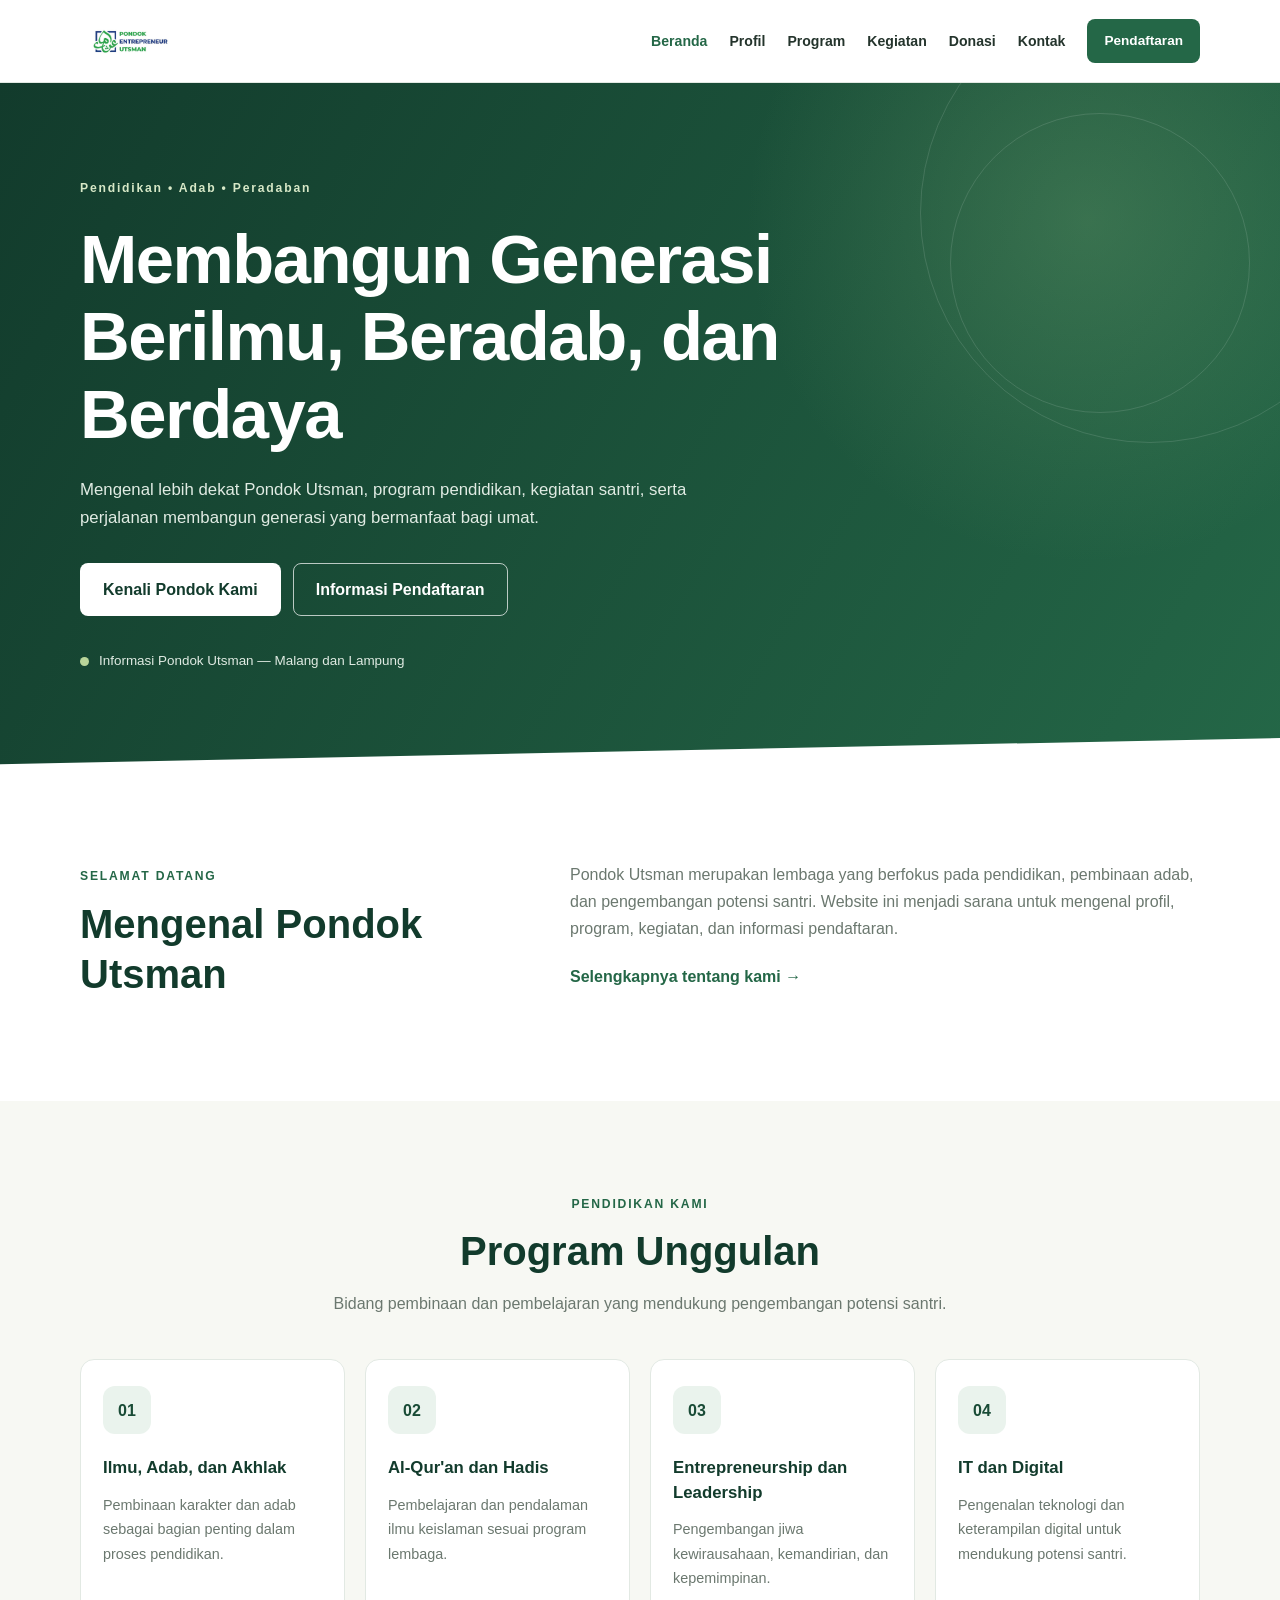
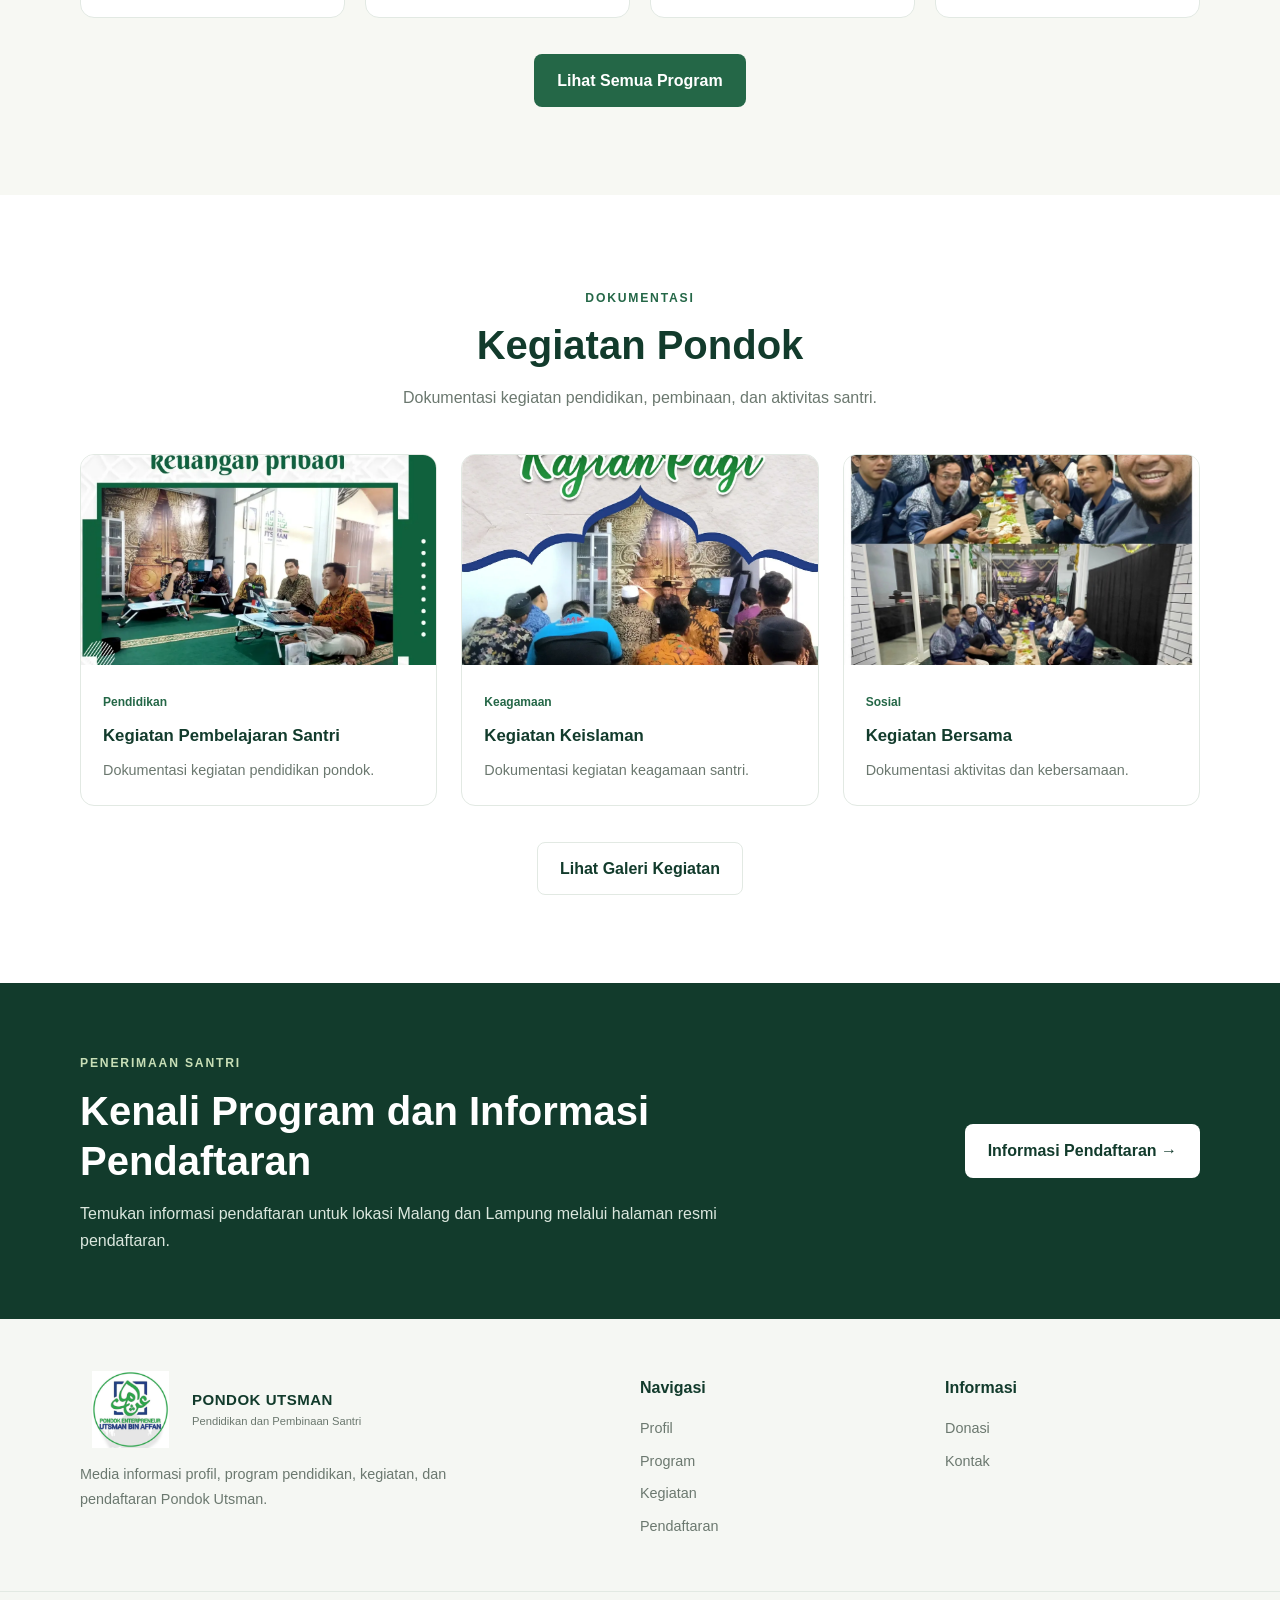
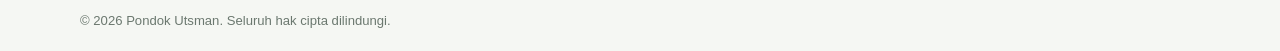
==== index.html @ b0b1ac0d "first commit" ====
<!DOCTYPE html>
<html lang="id">
<head>
    <meta charset="UTF-8">
    <meta name="viewport" content="width=device-width, initial-scale=1.0">
    <meta name="description" content="Informasi profil, program pendidikan, dan pendaftaran Pondok Utsman.">
    <title>Pondok Utsman | Pendidikan dan Pembinaan Santri</title>
    <link rel="stylesheet" href="css/style.css">
    <script src="js/script.js" defer></script>
</head>
<body>

    <!-- NAVBAR -->
    <header class="header">
        <nav class="navbar container">
            <a href="index.html" class="brand">
                <span class="brand-icon"><img src="images/Logo_utsman.png" alt="logo pondok utsman"></span>
            </a>

            <button class="menu-toggle" id="menuToggle"
                    aria-label="Buka menu navigasi"
                    aria-expanded="false"
                    aria-controls="navMenu">
                <span></span>
                <span></span>
                <span></span>
            </button>

            <ul class="nav-menu" id="navMenu">
                <li><a class="active" href="index.html">Beranda</a></li>
                <li><a href="pages/profil.html">Profil</a></li>
                <li><a href="pages/program.html">Program</a></li>
                <li><a href="pages/kegiatan.html">Kegiatan</a></li>
                <li><a href="pages/donasi.html">Donasi</a></li>
                <li><a href="pages/kontak.html">Kontak</a></li>
                <li>
                    <a class="btn btn-primary nav-cta"
                       href="pages/pendaftaran.html">
                        Pendaftaran
                    </a>
                </li>
            </ul>
        </nav>
    </header>

    <main>
        <!-- HERO SECTION -->
        <section class="hero">
            <div class="hero-decoration decoration-one"></div>
            <div class="hero-decoration decoration-two"></div>

            <div class="container hero-content">
                <span class="eyebrow">Pendidikan • Adab • Peradaban</span>

                <h1>Membangun Generasi Berilmu, Beradab, dan Berdaya</h1>

                <p>
                    Mengenal lebih dekat Pondok Utsman, program pendidikan,
                    kegiatan santri, serta perjalanan membangun generasi
                    yang bermanfaat bagi umat.
                </p>

                <div class="hero-actions">
                    <a href="pages/profil.html" class="btn btn-light">
                        Kenali Pondok Kami
                    </a>
                    <a href="pages/pendaftaran.html" class="btn btn-outline">
                        Informasi Pendaftaran
                    </a>
                </div>

                <div class="hero-note">
                    <span class="note-dot"></span>
                    Informasi Pondok Utsman — Malang dan Lampung
                </div>
            </div>

            <div class="hero-bottom-shape"></div>
        </section>

        <!-- INTRODUCTION -->
        <section class="section intro-section">
            <div class="container intro-grid">
                <div>
                    <span class="section-label">SELAMAT DATANG</span>
                    <h2>Mengenal Pondok Utsman</h2>
                </div>

                <div class="intro-text">
                    <p>
                        Pondok Utsman merupakan lembaga yang berfokus pada
                        pendidikan, pembinaan adab, dan pengembangan potensi
                        santri. Website ini menjadi sarana untuk mengenal
                        profil, program, kegiatan, dan informasi pendaftaran.
                    </p>
                    <a href="pages/profil.html" class="text-link">
                        Selengkapnya tentang kami →
                    </a>
                </div>
            </div>
        </section>

        <!-- PROGRAM -->
        <section class="section program-section">
            <div class="container">
                <div class="section-heading">
                    <span class="section-label">PENDIDIKAN KAMI</span>
                    <h2>Program Unggulan</h2>
                    <p>
                        Bidang pembinaan dan pembelajaran yang mendukung
                        pengembangan potensi santri.
                    </p>
                </div>

                <div class="program-grid">
                    <article class="program-card">
                        <div class="program-icon">01</div>
                        <h3>Ilmu, Adab, dan Akhlak</h3>
                        <p>
                            Pembinaan karakter dan adab sebagai bagian
                            penting dalam proses pendidikan.
                        </p>
                    </article>

                    <article class="program-card">
                        <div class="program-icon">02</div>
                        <h3>Al-Qur'an dan Hadis</h3>
                        <p>
                            Pembelajaran dan pendalaman ilmu keislaman
                            sesuai program lembaga.
                        </p>
                    </article>

                    <article class="program-card">
                        <div class="program-icon">03</div>
                        <h3>Entrepreneurship dan Leadership</h3>
                        <p>
                            Pengembangan jiwa kewirausahaan, kemandirian,
                            dan kepemimpinan.
                        </p>
                    </article>

                    <article class="program-card">
                        <div class="program-icon">04</div>
                        <h3>IT dan Digital</h3>
                        <p>
                            Pengenalan teknologi dan keterampilan digital
                            untuk mendukung potensi santri.
                        </p>
                    </article>
                </div>

                <div class="center-action">
                    <a href="pages/program.html" class="btn btn-primary">
                        Lihat Semua Program
                    </a>
                </div>
            </div>
        </section>

        <!-- ACTIVITIES -->
        <section class="section activities-section">
            <div class="container">
                <div class="section-heading">
                    <span class="section-label">DOKUMENTASI</span>
                    <h2>Kegiatan Pondok</h2>
                    <p>
                        Dokumentasi kegiatan pendidikan, pembinaan,
                        dan aktivitas santri.
                    </p>
                </div>

                <div class="activity-grid">
                    <article class="activity-card">
                        <div class="activity-image">
                            <img src="images/materi pengolahan keuangan dan data yang di bimbing oleh Mas D.jpg" alt="Foto kegiatan 01">
                        </div>
                        <div class="activity-info">
                            <span class="activity-category">Pendidikan</span>
                            <h3>Kegiatan Pembelajaran Santri</h3>
                            <p>Dokumentasi kegiatan pendidikan pondok.</p>
                        </div>
                    </article>

                    <article class="activity-card">
                        <div class="activity-image">
                            <img src="images/kajianpagi.jpg" alt="Foto kegiatan 02">
                        </div>
                        <div class="activity-info">
                            <span class="activity-category">Keagamaan</span>
                            <h3>Kegiatan Keislaman</h3>
                            <p>Dokumentasi kegiatan keagamaan santri.</p>
                        </div>
                    </article>

                    <article class="activity-card">
                        <div class="activity-image">
                            <img src="images/bukabersama2.jpg" alt="Foto kegiatan 03">
                        </div>
                        <div class="activity-info">
                            <span class="activity-category">Sosial</span>
                            <h3>Kegiatan Bersama</h3>
                            <p>Dokumentasi aktivitas dan kebersamaan.</p>
                        </div>
                    </article>
                </div>

                <div class="center-action">
                    <a href="pages/kegiatan.html" class="btn btn-secondary">
                        Lihat Galeri Kegiatan
                    </a>
                </div>
            </div>
        </section>

        <!-- REGISTRATION CTA -->
        <section class="registration-section">
            <div class="container registration-content">
                <div>
                    <span class="section-label">PENERIMAAN SANTRI</span>
                    <h2>Kenali Program dan Informasi Pendaftaran</h2>
                    <p>
                        Temukan informasi pendaftaran untuk lokasi Malang
                        dan Lampung melalui halaman resmi pendaftaran.
                    </p>
                </div>
                <a href="pages/pendaftaran.html" class="btn btn-light">
                    Informasi Pendaftaran →
                </a>
            </div>
        </section>
    </main>

    <!-- FOOTER -->
    <footer class="footer">
        <div class="container footer-grid">
            <div>
                <a href="index.html" class="brand footer-brand">
                    <span class="brand-icon"><img src="images/images.jpg" alt="Logo_pondok-utsman"></span>
                    <span>
                        <strong>PONDOK UTSMAN</strong>
                        <small>Pendidikan dan Pembinaan Santri</small>
                    </span>
                </a>
                <p class="footer-description">
                    Media informasi profil, program pendidikan,
                    kegiatan, dan pendaftaran Pondok Utsman.
                </p>
            </div>

            <div>
                <h3>Navigasi</h3>
                <a href="pages/profil.html">Profil</a>
                <a href="pages/program.html">Program</a>
                <a href="pages/kegiatan.html">Kegiatan</a>
                <a href="pages/pendaftaran.html">Pendaftaran</a>
            </div>

            <div>
                <h3>Informasi</h3>
                <a href="pages/donasi.html">Donasi</a>
                <a href="pages/kontak.html">Kontak</a>
            </div>
        </div>

        <div class="footer-bottom">
            <div class="container">
                <p>
                    &copy; <span id="currentYear"></span> Pondok Utsman.
                    Seluruh hak cipta dilindungi.
                </p>
            </div>
        </div>
    </footer>

</body>
</html>
---- css/style.css ----
/* =========================
   1. GLOBAL
========================= */
:root {
    --green-900: #123b2c;
    --green-800: #194b36;
    --green-700: #246747;
    --green-100: #eaf3ed;
    --cream: #f7f8f3;
    --white: #ffffff;
    --text: #24342c;
    --muted: #6b786f;
    --border: #e2e9e3;
    --shadow: 0 12px 35px rgba(18, 59, 44, 0.08);
}

* {
    margin: 0;
    padding: 0;
    box-sizing: border-box;
}

html {
    scroll-behavior: smooth;
}

body {
    font-family: Arial, Helvetica, sans-serif;
    color: var(--text);
    line-height: 1.7;
    background: var(--white);
}

a {
    color: inherit;
    text-decoration: none;
}

button,
a {
    -webkit-tap-highlight-color: transparent;
}

.container {
    width: min(1120px, calc(100% - 40px));
    margin-inline: auto;
}

.section {
    padding: 88px 0;
}

.section-label,
.eyebrow {
    display: inline-block;
    font-size: 0.76rem;
    font-weight: 700;
    letter-spacing: 1.8px;
}

.section-label {
    color: var(--green-700);
    margin-bottom: 12px;
}

.section-heading {
    max-width: 650px;
    margin: 0 auto 42px;
    text-align: center;
}

.section-heading h2,
.intro-grid h2 {
    color: var(--green-900);
    font-size: clamp(1.8rem, 4vw, 2.5rem);
    line-height: 1.25;
    margin-bottom: 14px;
}

.section-heading p,
.intro-text p {
    color: var(--muted);
}

.btn {
    display: inline-flex;
    align-items: center;
    justify-content: center;
    gap: 8px;
    min-height: 48px;
    padding: 12px 22px;
    border: 1px solid transparent;
    border-radius: 8px;
    font: inherit;
    font-weight: 700;
    cursor: pointer;
    transition: 0.2s ease;
}

.btn:hover {
    transform: translateY(-2px);
}

.btn-primary {
    background: var(--green-700);
    color: var(--white);
}

.btn-primary:hover {
    background: var(--green-900);
}

.btn-secondary {
    background: var(--white);
    color: var(--green-900);
    border-color: var(--border);
}

.btn-light {
    background: var(--white);
    color: var(--green-900);
}

.btn-outline {
    border-color: rgba(255, 255, 255, 0.7);
    color: var(--white);
    background: transparent;
}

.center-action {
    text-align: center;
    margin-top: 36px;
}

/* =========================
   2. NAVBAR
========================= */
.header {
    position: sticky;
    top: 0;
    z-index: 100;
    background: var(--white);
    border-bottom: 1px solid var(--border);
}

.navbar {
    min-height: 82px;
    display: flex;
    align-items: center;
    justify-content: space-between;
    gap: 24px;
}

.brand {
    display: inline-flex;
    align-items: center;
    gap: 12px;
    flex-shrink: 0;
}

.brand-icon {
    width: 100px;
    height: 70px;
    flex-shrink: 0;
    display: flex;
    align-items: center;
    justify-content: center;
}

.brand-icon img {
    width: 200%;
    height: 110%;
    object-fit: contain;
    display: block;
}

.brand strong,
.brand small {
    display: block;
}

.brand strong {
    font-size: 0.94rem;
    color: var(--green-900);
    letter-spacing: 0.5px;
}

.brand small {
    font-size: 0.7rem;
    color: var(--muted);
}

.nav-menu {
    display: flex;
    align-items: center;
    gap: 22px;
    list-style: none;
}

.nav-menu > li > a:not(.btn) {
    font-size: 0.88rem;
    font-weight: 600;
    color: var(--text);
}

.nav-menu > li > a.active,
.nav-menu > li > a:not(.btn):hover {
    color: var(--green-700);
}

.nav-cta {
    min-height: 42px;
    padding: 9px 16px;
    font-size: 0.85rem;
}

.menu-toggle {
    display: none;
    width: 44px;
    height: 44px;
    padding: 10px;
    background: var(--white);
    border: 1px solid var(--border);
    border-radius: 8px;
    cursor: pointer;
}

.menu-toggle span {
    display: block;
    height: 2px;
    background: var(--green-900);
    margin: 5px 0;
}

/* =========================
   3. HERO
========================= */
.hero {
    position: relative;
    overflow: hidden;
    min-height: 550px;
    display: flex;
    align-items: center;
    background:
        radial-gradient(
            circle at 85% 20%,
            rgba(120, 170, 117, 0.3),
            transparent 28%
        ),
        linear-gradient(120deg, #123b2c, #246747);
    color: var(--white);
}

.hero-content {
    position: relative;
    z-index: 2;
    padding-top: 90px;
    padding-bottom: 100px;
}

.eyebrow {
    color: #d7e8c7;
    margin-bottom: 22px;
}

.hero h1 {
    max-width: 760px;
    font-size: clamp(2.4rem, 5.5vw, 4.3rem);
    line-height: 1.13;
    letter-spacing: -1.5px;
    margin-bottom: 22px;
}

.hero-content > p {
    max-width: 620px;
    color: #e0ebe3;
    font-size: 1.05rem;
}

.hero-actions {
    display: flex;
    flex-wrap: wrap;
    gap: 12px;
    margin-top: 30px;
}

.hero-note {
    display: flex;
    align-items: center;
    gap: 10px;
    margin-top: 34px;
    font-size: 0.84rem;
    color: #e0ebe3;
}

.note-dot {
    width: 9px;
    height: 9px;
    background: #b9d59a;
    border-radius: 50%;
}

.hero-decoration {
    position: absolute;
    border: 1px solid rgba(255, 255, 255, 0.12);
    border-radius: 50%;
    pointer-events: none;
}

.decoration-one {
    width: 460px;
    height: 460px;
    right: -100px;
    top: -100px;
}

.decoration-two {
    width: 300px;
    height: 300px;
    right: 30px;
    top: 30px;
}

.hero-bottom-shape {
    position: absolute;
    width: 100%;
    height: 35px;
    bottom: 0;
    background: var(--white);
    clip-path: polygon(0 100%, 100% 100%, 100% 0, 0 75%);
}

/* =========================
   4. INTRODUCTION
========================= */
.intro-grid {
    display: grid;
    grid-template-columns: 0.8fr 1.2fr;
    gap: 70px;
    align-items: start;
}

.intro-grid h2 {
    max-width: 380px;
}

.intro-text p {
    margin-bottom: 20px;
}

.text-link {
    color: var(--green-700);
    font-weight: 700;
}

.text-link:hover {
    text-decoration: underline;
}

/* =========================
   5. PROGRAM
========================= */
.program-section {
    background: var(--cream);
}

.program-grid {
    display: grid;
    grid-template-columns: repeat(4, minmax(0, 1fr));
    gap: 20px;
}

.program-card {
    padding: 26px 22px;
    background: var(--white);
    border: 1px solid var(--border);
    border-radius: 14px;
    transition: transform 0.2s, box-shadow 0.2s;
}

.program-card:hover {
    transform: translateY(-5px);
    box-shadow: var(--shadow);
}

.program-icon {
    display: grid;
    place-items: center;
    width: 48px;
    height: 48px;
    margin-bottom: 22px;
    border-radius: 12px;
    background: var(--green-100);
    color: var(--green-800);
    font-weight: 800;
}

.program-card h3 {
    color: var(--green-900);
    font-size: 1.05rem;
    line-height: 1.45;
    margin-bottom: 12px;
}

.program-card p {
    font-size: 0.9rem;
    color: var(--muted);
}

/* =========================
   6. ACTIVITIES
========================= */
.activity-grid {
    display: grid;
    grid-template-columns: repeat(3, minmax(0, 1fr));
    gap: 24px;
}

.activity-card {
    overflow: hidden;
    border: 1px solid var(--border);
    border-radius: 14px;
    background: var(--white);
}


.activity-image img {
    width: 100%;
    height: 210px;
    object-fit: cover;
    display: block;
}


.activity-placeholder {
    min-height: 210px;
    display: grid;
    place-items: center;
    background:
        linear-gradient(135deg, #e4eee5, #cbded0);
    color: var(--green-800);
    font-size: 0.85rem;
    font-weight: 700;
}

.activity-info {
    padding: 22px;
}

.activity-category {
    font-size: 0.75rem;
    font-weight: 700;
    color: var(--green-700);
}

.activity-info h3 {
    margin: 8px 0;
    color: var(--green-900);
    font-size: 1.05rem;
}

.activity-info p {
    color: var(--muted);
    font-size: 0.9rem;
}

/* =========================
   7. REGISTRATION CTA
========================= */
.registration-section {
    padding: 65px 0;
    background: var(--green-900);
    color: var(--white);
}

.registration-content {
    display: flex;
    justify-content: space-between;
    align-items: center;
    gap: 35px;
}

.registration-content > div {
    max-width: 650px;
}

.registration-content .section-label {
    color: #c8dfb7;
}

.registration-content h2 {
    font-size: clamp(1.8rem, 4vw, 2.5rem);
    line-height: 1.25;
    margin-bottom: 14px;
}

.registration-content p {
    color: #dbe7de;
}

/* =========================
   8. FOOTER
========================= */
.footer {
    background: #f5f7f3;
    padding-top: 55px;
}

.footer-grid {
    display: grid;
    grid-template-columns: 2fr 1fr 1fr;
    gap: 50px;
    padding-bottom: 45px;
}

.footer-brand {
    margin-bottom: 18px;
}

.footer-description {
    max-width: 380px;
    color: var(--muted);
    font-size: 0.9rem;
}

.footer-grid h3 {
    color: var(--green-900);
    font-size: 1rem;
    margin-bottom: 15px;
}

.footer-grid > div > a:not(.brand) {
    display: block;
    width: fit-content;
    margin: 8px 0;
    color: var(--muted);
    font-size: 0.9rem;
}

.footer-grid > div > a:not(.brand):hover {
    color: var(--green-700);
}

.footer-bottom {
    border-top: 1px solid var(--border);
    padding: 18px 0;
}

.footer-bottom p {
    color: var(--muted);
    font-size: 0.82rem;
}

/* =========================
   9. RESPONSIVE
========================= */
@media (max-width: 1000px) {
    .menu-toggle {
        display: block;
    }

    .nav-menu {
        display: none;
        position: absolute;
        top: 82px;
        left: 0;
        right: 0;
        padding: 22px 24px;
        flex-direction: column;
        align-items: stretch;
        gap: 18px;
        background: var(--white);
        border-bottom: 1px solid var(--border);
        box-shadow: var(--shadow);
    }

    .nav-menu.is-open {
        display: flex;
    }

    .nav-menu > li > a:not(.btn) {
        display: block;
        padding: 4px 0;
    }

    .nav-cta {
        width: 100%;
    }

    .program-grid {
        grid-template-columns: repeat(2, minmax(0, 1fr));
    }

    .intro-grid {
        gap: 35px;
    }
}

@media (max-width: 650px) {
    .container {
        width: min(100% - 32px, 1120px);
    }

    .section {
        padding: 62px 0;
    }

    .brand strong {
        font-size: 0.82rem;
    }

    .brand small {
        font-size: 0.65rem;
    }

    .brand-icon {
        width: 40px;
        height: 40px;
    }

    .hero {
        min-height: auto;
    }

    .hero-content {
        padding-top: 75px;
        padding-bottom: 80px;
    }

    .hero h1 {
        font-size: clamp(2.25rem, 10vw, 3.2rem);
        letter-spacing: -0.8px;
    }

    .hero-content > p {
        font-size: 0.96rem;
    }

    .hero-actions {
        flex-direction: column;
        align-items: stretch;
    }

    .hero-actions .btn {
        width: 100%;
    }

    .intro-grid {
        grid-template-columns: 1fr;
        gap: 12px;
    }

    .program-grid,
    .activity-grid {
        grid-template-columns: 1fr;
    }

    .activity-placeholder {
        min-height: 190px;
    }

    .registration-content {
        align-items: stretch;
        flex-direction: column;
    }

    .registration-content .btn {
        width: 100%;
    }

    .footer-grid {
        grid-template-columns: 1fr;
        gap: 28px;
    }

    .decoration-one {
        right: -300px;
    }

    .decoration-two {
        right: -200px;
    }
}

@media (prefers-reduced-motion: reduce) {
    *,
    *::before,
    *::after {
        scroll-behavior: auto !important;
        transition-duration: 0.01ms !important;
    }
}
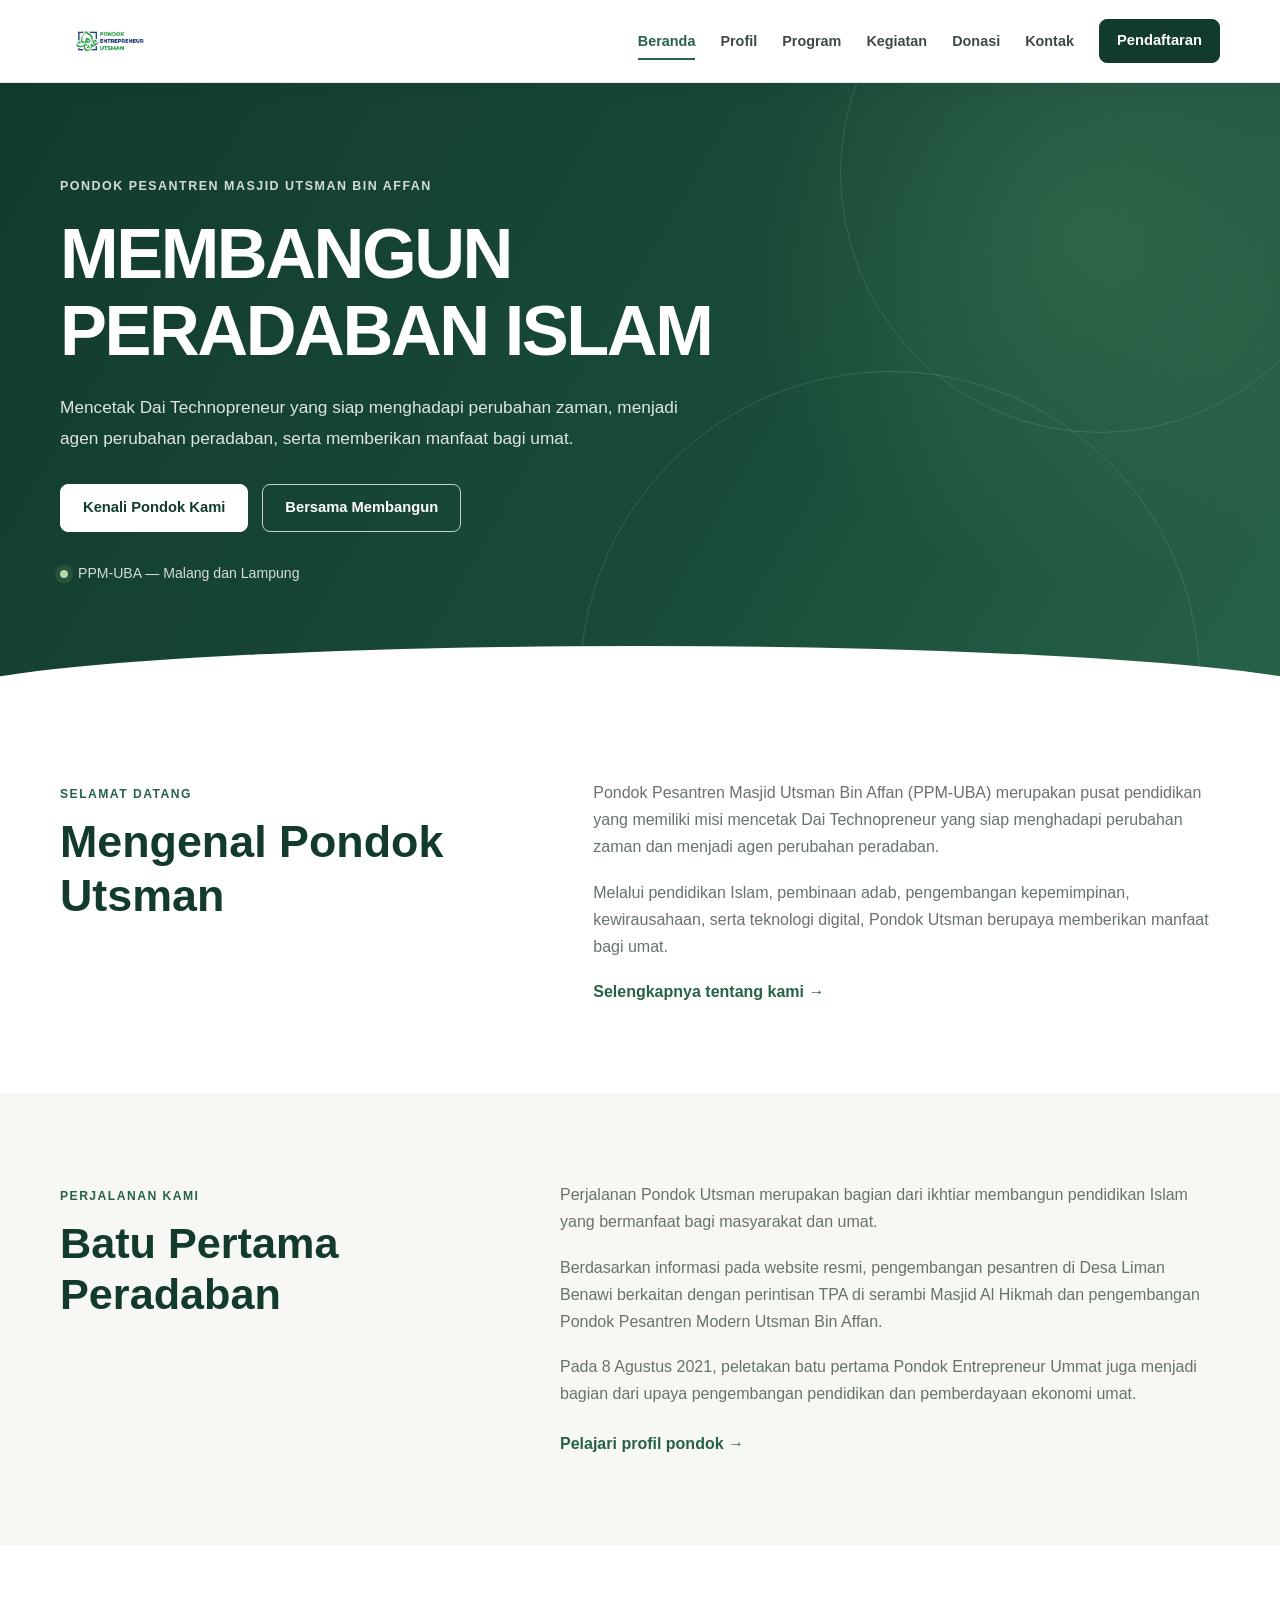
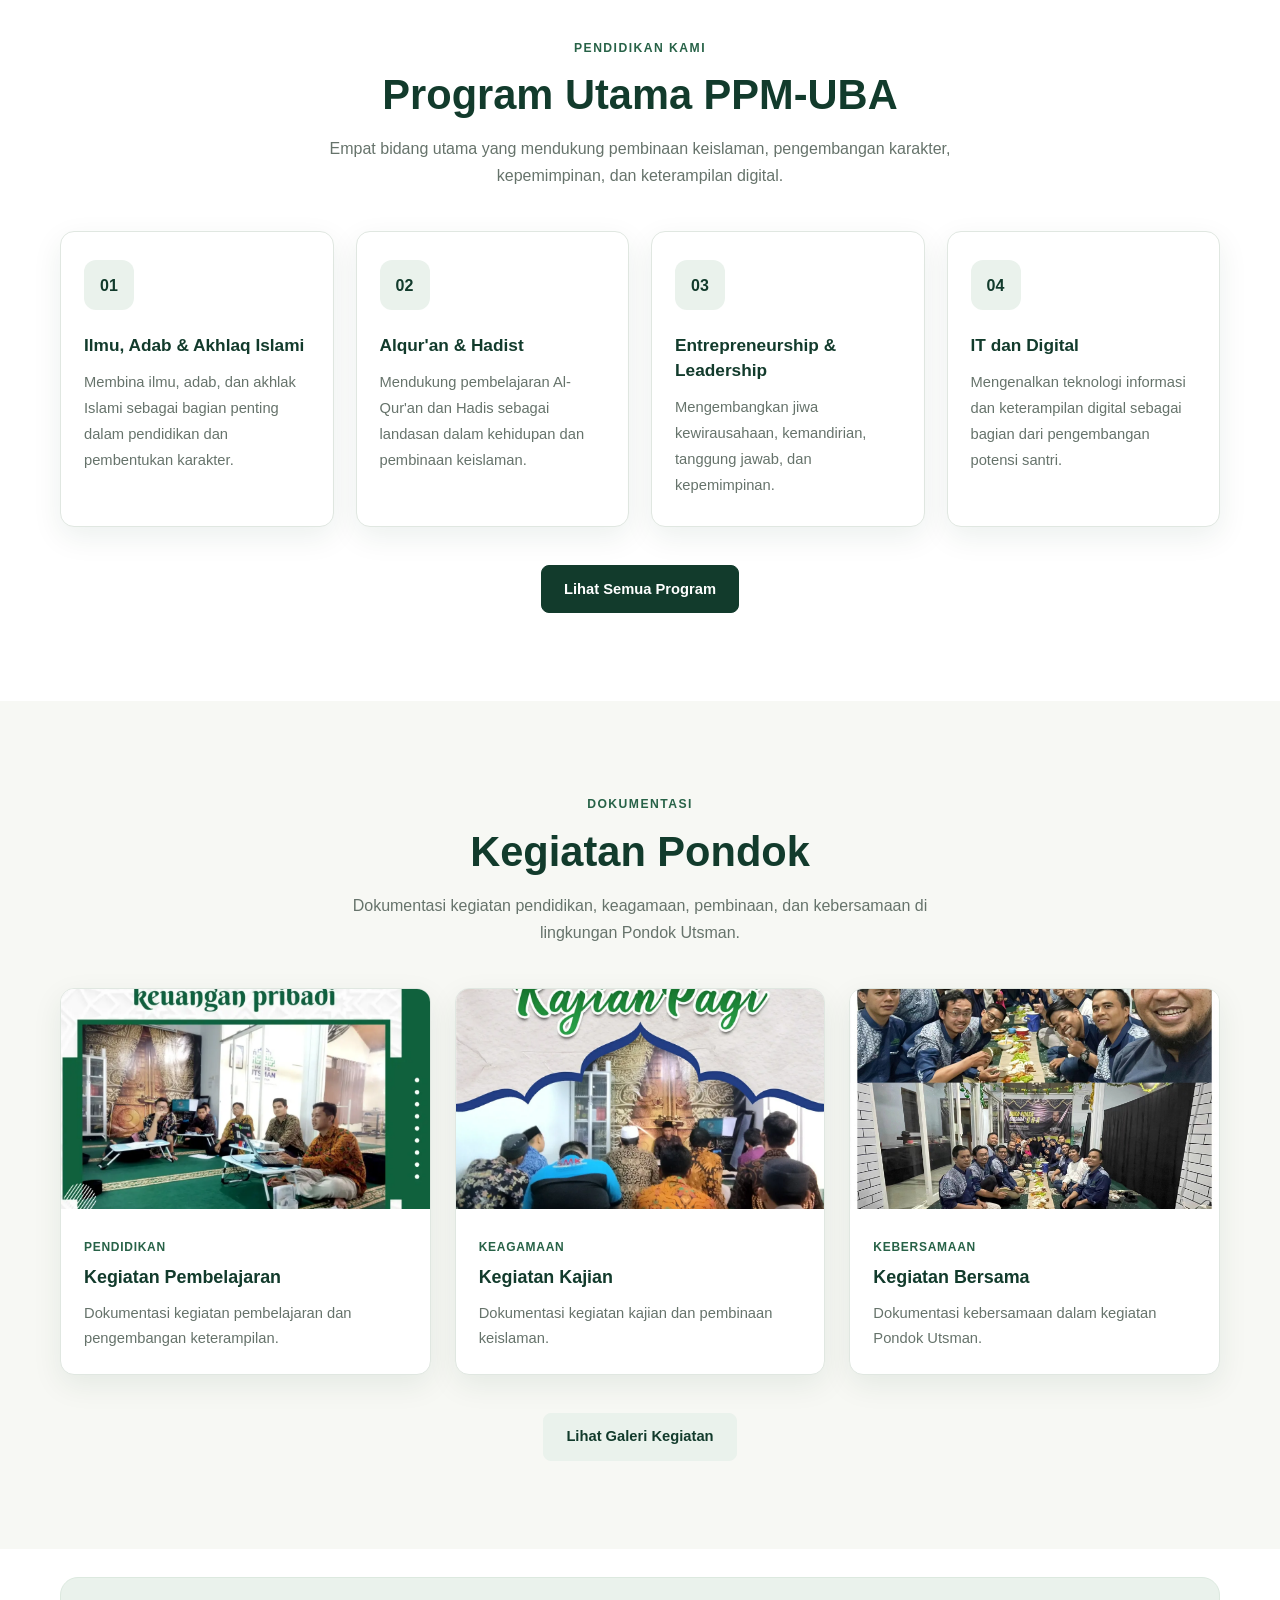
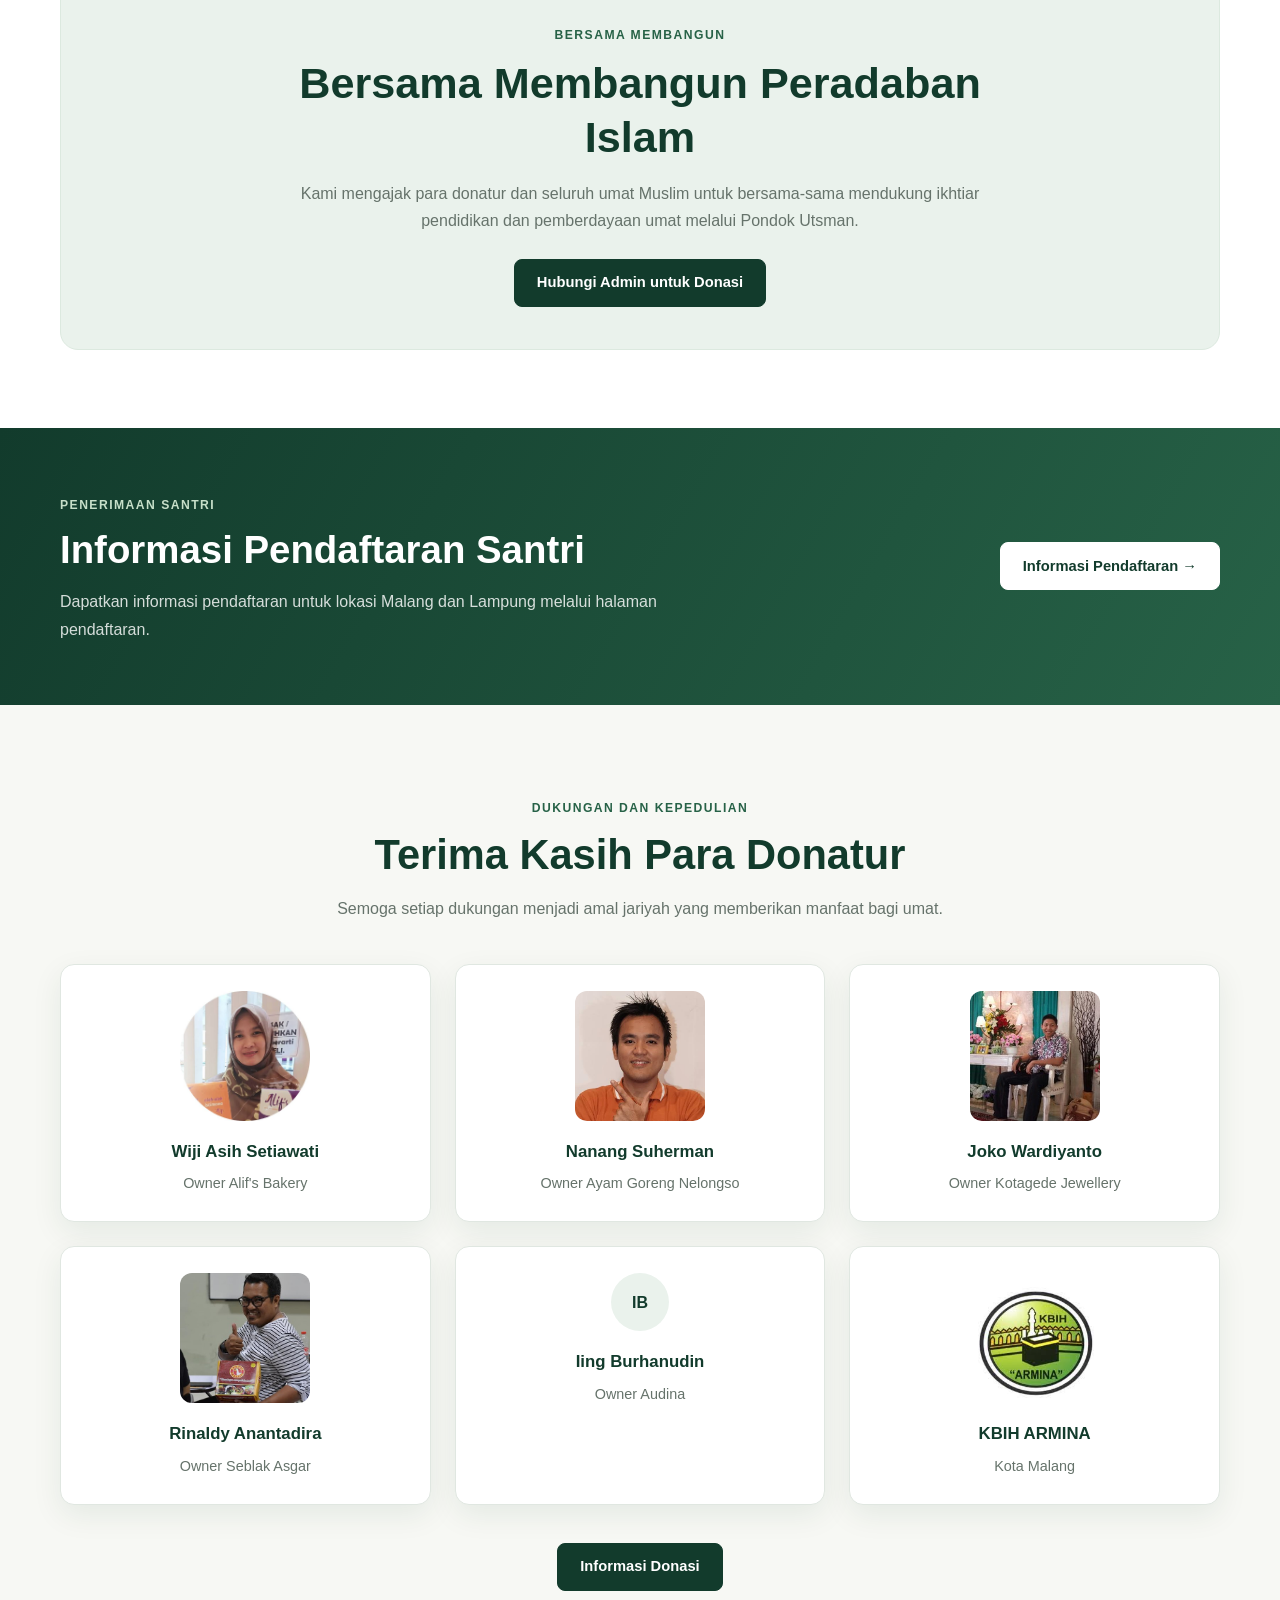
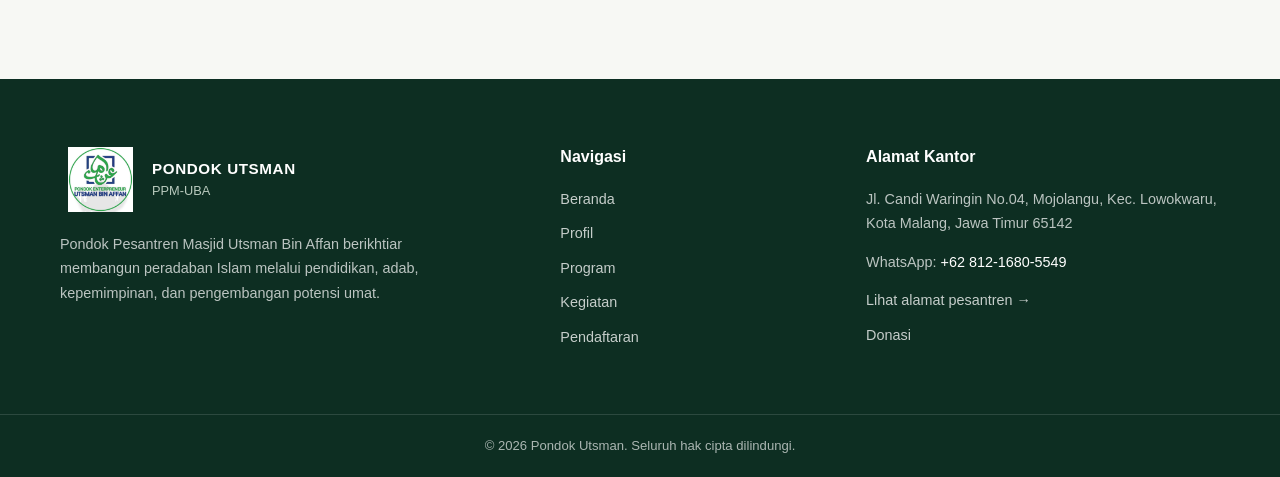
==== commit 716f0b97: "update" ====
--- a/index.html
+++ b/index.html
@@ -4,36 +4,63 @@
 <head>
     <meta charset="UTF-8">
     <meta name="viewport" content="width=device-width, initial-scale=1.0">
-    <meta name="description" content="Informasi profil, program pendidikan, dan pendaftaran Pondok Utsman.">
-    <title>Pondok Utsman | Pendidikan dan Pembinaan Santri</title>
+
+    <meta name="description" content="Website resmi informasi Pondok Pesantren Masjid Utsman Bin Affan (PPM-UBA), program pendidikan, kegiatan, donasi, dan pendaftaran santri.">
+
+    <meta name="theme-color" content="#123b2c">
+
+    <title>Pondok Utsman | Membangun Peradaban Islam</title>
+
     <link rel="stylesheet" href="css/style.css">
     <script src="js/script.js" defer></script>
 </head>
+
 <body>
 
     <!-- NAVBAR -->
     <header class="header">
         <nav class="navbar container">
-            <a href="index.html" class="brand">
-                <span class="brand-icon"><img src="images/Logo_utsman.png" alt="logo pondok utsman"></span>
+
+            <!-- Logo navbar -->
+            <a href="index.html" class="brand" aria-label="Pondok Utsman - Beranda">
+                <span class="brand-icon">
+                    <img
+                        src="images/Logo_utsman.png"
+                        alt="Logo Pondok Utsman">
+                </span>
             </a>
 
-            <button class="menu-toggle" id="menuToggle"
-                    aria-label="Buka menu navigasi"
-                    aria-expanded="false"
-                    aria-controls="navMenu">
+            <button
+                class="menu-toggle"
+                id="menuToggle"
+                aria-label="Buka menu navigasi"
+                aria-expanded="false"
+                aria-controls="navMenu">
+
                 <span></span>
                 <span></span>
                 <span></span>
             </button>
 
             <ul class="nav-menu" id="navMenu">
-                <li><a class="active" href="index.html">Beranda</a></li>
-                <li><a href="pages/profil.html">Profil</a></li>
-                <li><a href="pages/program.html">Program</a></li>
-                <li><a href="pages/kegiatan.html">Kegiatan</a></li>
-                <li><a href="pages/donasi.html">Donasi</a></li>
-                <li><a href="pages/kontak.html">Kontak</a></li>
+                <li>
+                    <a class="active" href="index.html">Beranda</a>
+                </li>
+                <li>
+                    <a href="pages/profil.html">Profil</a>
+                </li>
+                <li>
+                    <a href="pages/program.html">Program</a>
+                </li>
+                <li>
+                    <a href="pages/kegiatan.html">Kegiatan</a>
+                </li>
+                <li>
+                    <a href="pages/donasi.html">Donasi</a>
+                </li>
+                <li>
+                    <a href="pages/kontak.html">Kontak</a>
+                </li>
                 <li>
                     <a class="btn btn-primary nav-cta"
                        href="pages/pendaftaran.html">
@@ -41,237 +68,650 @@
                     </a>
                 </li>
             </ul>
+
         </nav>
     </header>
 
+
     <main>
+
         <!-- HERO SECTION -->
         <section class="hero">
+
             <div class="hero-decoration decoration-one"></div>
             <div class="hero-decoration decoration-two"></div>
 
             <div class="container hero-content">
-                <span class="eyebrow">Pendidikan • Adab • Peradaban</span>
-
-                <h1>Membangun Generasi Berilmu, Beradab, dan Berdaya</h1>
+
+                <span class="eyebrow">
+                    PONDOK PESANTREN MASJID UTSMAN BIN AFFAN
+                </span>
+
+                <h1>Membangun Peradaban Islam</h1>
 
                 <p>
-                    Mengenal lebih dekat Pondok Utsman, program pendidikan,
-                    kegiatan santri, serta perjalanan membangun generasi
-                    yang bermanfaat bagi umat.
+                    Mencetak Dai Technopreneur yang siap menghadapi
+                    perubahan zaman, menjadi agen perubahan peradaban,
+                    serta memberikan manfaat bagi umat.
                 </p>
 
                 <div class="hero-actions">
+
                     <a href="pages/profil.html" class="btn btn-light">
                         Kenali Pondok Kami
                     </a>
-                    <a href="pages/pendaftaran.html" class="btn btn-outline">
-                        Informasi Pendaftaran
-                    </a>
+
+                    <a
+                        href="https://api.whatsapp.com/send?phone=6281216805549&text=Assalamualaikum%20Admin%2C%20bagaimana%20cara%20berkontribusi%20membangun%20bersama%20PPM-UBA%3F"
+                        class="btn btn-outline"
+                        target="_blank"
+                        rel="noopener noreferrer">
+                        Bersama Membangun
+                    </a>
+
                 </div>
 
                 <div class="hero-note">
                     <span class="note-dot"></span>
-                    Informasi Pondok Utsman — Malang dan Lampung
-                </div>
+                    PPM-UBA — Malang dan Lampung
+                </div>
+
             </div>
 
             <div class="hero-bottom-shape"></div>
+
         </section>
+
 
         <!-- INTRODUCTION -->
         <section class="section intro-section">
+
             <div class="container intro-grid">
+
                 <div>
                     <span class="section-label">SELAMAT DATANG</span>
+
                     <h2>Mengenal Pondok Utsman</h2>
                 </div>
 
                 <div class="intro-text">
-                    <p>
-                        Pondok Utsman merupakan lembaga yang berfokus pada
-                        pendidikan, pembinaan adab, dan pengembangan potensi
-                        santri. Website ini menjadi sarana untuk mengenal
-                        profil, program, kegiatan, dan informasi pendaftaran.
-                    </p>
+
+                    <p>
+                        Pondok Pesantren Masjid Utsman Bin Affan
+                        (PPM-UBA) merupakan pusat pendidikan yang
+                        memiliki misi mencetak Dai Technopreneur
+                        yang siap menghadapi perubahan zaman dan
+                        menjadi agen perubahan peradaban.
+                    </p>
+
+                    <p>
+                        Melalui pendidikan Islam, pembinaan adab,
+                        pengembangan kepemimpinan, kewirausahaan,
+                        serta teknologi digital, Pondok Utsman
+                        berupaya memberikan manfaat bagi umat.
+                    </p>
+
                     <a href="pages/profil.html" class="text-link">
                         Selengkapnya tentang kami →
                     </a>
-                </div>
-            </div>
+
+                </div>
+
+            </div>
+
         </section>
+
+
+        <!-- HISTORY -->
+        <section class="section history-section">
+
+            <div class="container history-grid">
+
+                <div>
+                    <span class="section-label">
+                        PERJALANAN KAMI
+                    </span>
+
+                    <h2>Batu Pertama Peradaban</h2>
+                </div>
+
+                <div class="history-text">
+
+                    <p>
+                        Perjalanan Pondok Utsman merupakan bagian
+                        dari ikhtiar membangun pendidikan Islam
+                        yang bermanfaat bagi masyarakat dan umat.
+                    </p>
+
+                    <p>
+                        Berdasarkan informasi pada website resmi,
+                        pengembangan pesantren di Desa Liman Benawi
+                        berkaitan dengan perintisan TPA di serambi
+                        Masjid Al Hikmah dan pengembangan Pondok
+                        Pesantren Modern Utsman Bin Affan.
+                    </p>
+
+                    <p>
+                        Pada 8 Agustus 2021, peletakan batu pertama
+                        Pondok Entrepreneur Ummat juga menjadi
+                        bagian dari upaya pengembangan pendidikan
+                        dan pemberdayaan ekonomi umat.
+                    </p>
+
+                    <a href="pages/profil.html" class="text-link">
+                        Pelajari profil pondok →
+                    </a>
+
+                </div>
+
+            </div>
+
+        </section>
+
 
         <!-- PROGRAM -->
         <section class="section program-section">
+
             <div class="container">
+
                 <div class="section-heading">
-                    <span class="section-label">PENDIDIKAN KAMI</span>
-                    <h2>Program Unggulan</h2>
-                    <p>
-                        Bidang pembinaan dan pembelajaran yang mendukung
-                        pengembangan potensi santri.
-                    </p>
+
+                    <span class="section-label">
+                        PENDIDIKAN KAMI
+                    </span>
+
+                    <h2>Program Utama PPM-UBA</h2>
+
+                    <p>
+                        Empat bidang utama yang mendukung pembinaan
+                        keislaman, pengembangan karakter, kepemimpinan,
+                        dan keterampilan digital.
+                    </p>
+
                 </div>
 
                 <div class="program-grid">
+
                     <article class="program-card">
+
                         <div class="program-icon">01</div>
-                        <h3>Ilmu, Adab, dan Akhlak</h3>
+
+                        <h3>Ilmu, Adab &amp; Akhlaq Islami</h3>
+
                         <p>
-                            Pembinaan karakter dan adab sebagai bagian
-                            penting dalam proses pendidikan.
+                            Membina ilmu, adab, dan akhlak Islami
+                            sebagai bagian penting dalam pendidikan
+                            dan pembentukan karakter.
                         </p>
-                    </article>
+
+                    </article>
+
 
                     <article class="program-card">
+
                         <div class="program-icon">02</div>
-                        <h3>Al-Qur'an dan Hadis</h3>
+
+                        <h3>Alqur'an &amp; Hadist</h3>
+
                         <p>
-                            Pembelajaran dan pendalaman ilmu keislaman
-                            sesuai program lembaga.
+                            Mendukung pembelajaran Al-Qur'an dan
+                            Hadis sebagai landasan dalam kehidupan
+                            dan pembinaan keislaman.
                         </p>
-                    </article>
+
+                    </article>
+
 
                     <article class="program-card">
+
                         <div class="program-icon">03</div>
-                        <h3>Entrepreneurship dan Leadership</h3>
+
+                        <h3>Entrepreneurship &amp; Leadership</h3>
+
                         <p>
-                            Pengembangan jiwa kewirausahaan, kemandirian,
-                            dan kepemimpinan.
+                            Mengembangkan jiwa kewirausahaan,
+                            kemandirian, tanggung jawab, dan
+                            kepemimpinan.
                         </p>
-                    </article>
+
+                    </article>
+
 
                     <article class="program-card">
+
                         <div class="program-icon">04</div>
+
                         <h3>IT dan Digital</h3>
+
                         <p>
-                            Pengenalan teknologi dan keterampilan digital
-                            untuk mendukung potensi santri.
+                            Mengenalkan teknologi informasi dan
+                            keterampilan digital sebagai bagian
+                            dari pengembangan potensi santri.
                         </p>
-                    </article>
+
+                    </article>
+
                 </div>
 
                 <div class="center-action">
+
                     <a href="pages/program.html" class="btn btn-primary">
                         Lihat Semua Program
                     </a>
-                </div>
-            </div>
+
+                </div>
+
+            </div>
+
         </section>
+
 
         <!-- ACTIVITIES -->
         <section class="section activities-section">
+
             <div class="container">
+
                 <div class="section-heading">
-                    <span class="section-label">DOKUMENTASI</span>
+
+                    <span class="section-label">
+                        DOKUMENTASI
+                    </span>
+
                     <h2>Kegiatan Pondok</h2>
-                    <p>
-                        Dokumentasi kegiatan pendidikan, pembinaan,
-                        dan aktivitas santri.
-                    </p>
+
+                    <p>
+                        Dokumentasi kegiatan pendidikan, keagamaan,
+                        pembinaan, dan kebersamaan di lingkungan
+                        Pondok Utsman.
+                    </p>
+
                 </div>
 
                 <div class="activity-grid">
+
                     <article class="activity-card">
+
                         <div class="activity-image">
-                            <img src="images/materi pengolahan keuangan dan data yang di bimbing oleh Mas D.jpg" alt="Foto kegiatan 01">
+
+                            <img
+                                src="images/materi pengolahan keuangan dan data yang di bimbing oleh Mas D.jpg"
+                                alt="Kegiatan pembelajaran dan pengolahan data"
+                                loading="lazy">
+
                         </div>
+
                         <div class="activity-info">
-                            <span class="activity-category">Pendidikan</span>
-                            <h3>Kegiatan Pembelajaran Santri</h3>
-                            <p>Dokumentasi kegiatan pendidikan pondok.</p>
+
+                            <span class="activity-category">
+                                Pendidikan
+                            </span>
+
+                            <h3>Kegiatan Pembelajaran</h3>
+
+                            <p>
+                                Dokumentasi kegiatan pembelajaran
+                                dan pengembangan keterampilan.
+                            </p>
+
                         </div>
-                    </article>
+
+                    </article>
+
 
                     <article class="activity-card">
+
                         <div class="activity-image">
-                            <img src="images/kajianpagi.jpg" alt="Foto kegiatan 02">
+
+                            <img
+                                src="images/kajianpagi.jpg"
+                                alt="Dokumentasi kegiatan kajian"
+                                loading="lazy">
+
                         </div>
+
                         <div class="activity-info">
-                            <span class="activity-category">Keagamaan</span>
-                            <h3>Kegiatan Keislaman</h3>
-                            <p>Dokumentasi kegiatan keagamaan santri.</p>
+
+                            <span class="activity-category">
+                                Keagamaan
+                            </span>
+
+                            <h3>Kegiatan Kajian</h3>
+
+                            <p>
+                                Dokumentasi kegiatan kajian dan
+                                pembinaan keislaman.
+                            </p>
+
                         </div>
-                    </article>
+
+                    </article>
+
 
                     <article class="activity-card">
+
                         <div class="activity-image">
-                            <img src="images/bukabersama2.jpg" alt="Foto kegiatan 03">
+
+                            <img
+                                src="images/bukabersama2.jpg"
+                                alt="Dokumentasi kegiatan buka bersama"
+                                loading="lazy">
+
                         </div>
+
                         <div class="activity-info">
-                            <span class="activity-category">Sosial</span>
+
+                            <span class="activity-category">
+                                Kebersamaan
+                            </span>
+
                             <h3>Kegiatan Bersama</h3>
-                            <p>Dokumentasi aktivitas dan kebersamaan.</p>
+
+                            <p>
+                                Dokumentasi kebersamaan dalam
+                                kegiatan Pondok Utsman.
+                            </p>
+
                         </div>
-                    </article>
+
+                    </article>
+
                 </div>
 
                 <div class="center-action">
-                    <a href="pages/kegiatan.html" class="btn btn-secondary">
+
+                    <a href="pages/kegiatan.html"
+                       class="btn btn-secondary">
                         Lihat Galeri Kegiatan
                     </a>
-                </div>
-            </div>
+
+                </div>
+
+            </div>
+
         </section>
+
+
+        <!-- DONATION CTA -->
+        <section class="section donation-cta">
+
+            <div class="container donation-content">
+
+                <span class="section-label">
+                    BERSAMA MEMBANGUN
+                </span>
+
+                <h2>Bersama Membangun Peradaban Islam</h2>
+
+                <p>
+                    Kami mengajak para donatur dan seluruh umat
+                    Muslim untuk bersama-sama mendukung ikhtiar
+                    pendidikan dan pemberdayaan umat melalui
+                    Pondok Utsman.
+                </p>
+
+                <a
+                    href="https://api.whatsapp.com/send?phone=6281216805549&text=Assalamualaikum%20Admin%2C%20bagaimana%20cara%20berkontribusi%20membangun%20bersama%20PPM-UBA%3F"
+                    class="btn btn-primary"
+                    target="_blank"
+                    rel="noopener noreferrer">
+                    Hubungi Admin untuk Donasi
+                </a>
+
+            </div>
+
+        </section>
+
 
         <!-- REGISTRATION CTA -->
         <section class="registration-section">
+
             <div class="container registration-content">
+
                 <div>
-                    <span class="section-label">PENERIMAAN SANTRI</span>
-                    <h2>Kenali Program dan Informasi Pendaftaran</h2>
-                    <p>
-                        Temukan informasi pendaftaran untuk lokasi Malang
-                        dan Lampung melalui halaman resmi pendaftaran.
-                    </p>
-                </div>
+
+                    <span class="section-label">
+                        PENERIMAAN SANTRI
+                    </span>
+
+                    <h2>Informasi Pendaftaran Santri</h2>
+
+                    <p>
+                        Dapatkan informasi pendaftaran untuk
+                        lokasi Malang dan Lampung melalui
+                        halaman pendaftaran.
+                    </p>
+
+                </div>
+
                 <a href="pages/pendaftaran.html" class="btn btn-light">
                     Informasi Pendaftaran →
                 </a>
-            </div>
+
+            </div>
+
         </section>
+
+
+        <!-- DONOR SECTION -->
+        <section class="section donor-section">
+
+            <div class="container">
+
+                <div class="section-heading">
+
+                    <span class="section-label">
+                        DUKUNGAN DAN KEPEDULIAN
+                    </span>
+
+                    <h2>Terima Kasih Para Donatur</h2>
+
+                    <p>
+                        Semoga setiap dukungan menjadi amal jariyah
+                        yang memberikan manfaat bagi umat.
+                    </p>
+
+                </div>
+
+                <div class="donor-grid">
+
+                    <article class="donor-card">
+
+                        <img
+                            src="images/owneralf.jpg"
+                            alt="Wiji Asih Setiawati, Owner Alif's Bakery"
+                            class="donor-photo"
+                            loading="lazy">
+
+                        <h3>Wiji Asih Setiawati</h3>
+
+                        <p>Owner Alif's Bakery</p>
+
+                    </article>
+
+
+                    <article class="donor-card">
+
+                        <img
+                            src="images/ownernlngso.jpg"
+                            alt="Nanang Suherman, Owner Ayam Goreng Nelongso"
+                            class="donor-photo"
+                            loading="lazy">
+
+                        <h3>Nanang Suherman</h3>
+
+                        <p>Owner Ayam Goreng Nelongso</p>
+
+                    </article>
+
+
+                    <article class="donor-card">
+
+                        <img
+                            src="images/ownerkotagede.jpg"
+                            alt="Joko Wardiyanto, Owner Kotagede Jewellery"
+                            class="donor-photo"
+                            loading="lazy">
+
+                        <h3>Joko Wardiyanto</h3>
+
+                        <p>Owner Kotagede Jewellery</p>
+
+                    </article>
+
+
+                    <article class="donor-card">
+
+                        <img
+                            src="images/owner-seblak-asgar-dari.jpg"
+                            alt="Rinaldy Anantadira, Owner Seblak Asgar"
+                            class="donor-photo"
+                            loading="lazy">
+
+                        <h3>Rinaldy Anantadira</h3>
+
+                        <p>Owner Seblak Asgar</p>
+
+                    </article>
+
+
+                    <article class="donor-card">
+
+                        <!-- Ganti nama file jika foto Iing sudah tersedia -->
+                        <div class="donor-avatar" aria-hidden="true">
+                            IB
+                        </div>
+
+                        <h3>Iing Burhanudin</h3>
+
+                        <p>Owner Audina</p>
+
+                    </article>
+
+
+                    <article class="donor-card">
+
+                        <img
+                            src="images/KBIH.jpg"
+                            alt="KBIH ARMINA Kota Malang"
+                            class="donor-photo"
+                            loading="lazy">
+
+                        <h3>KBIH ARMINA</h3>
+
+                        <p>Kota Malang</p>
+
+                    </article>
+
+                </div>
+
+                <div class="center-action">
+
+                    <a href="pages/donasi.html" class="btn btn-primary">
+                        Informasi Donasi
+                    </a>
+
+                </div>
+
+            </div>
+
+        </section>
+
     </main>
+
 
     <!-- FOOTER -->
     <footer class="footer">
+
         <div class="container footer-grid">
+
+            <!-- Identitas footer: logo sengaja berbeda dari navbar -->
             <div>
+
                 <a href="index.html" class="brand footer-brand">
-                    <span class="brand-icon"><img src="images/images.jpg" alt="Logo_pondok-utsman"></span>
+
+                    <span class="brand-icon">
+                        <img
+                            src="images/images.jpg"
+                            alt="Logo footer Pondok Utsman">
+                    </span>
+
                     <span>
                         <strong>PONDOK UTSMAN</strong>
-                        <small>Pendidikan dan Pembinaan Santri</small>
+                        <small>PPM-UBA</small>
                     </span>
+
                 </a>
+
                 <p class="footer-description">
-                    Media informasi profil, program pendidikan,
-                    kegiatan, dan pendaftaran Pondok Utsman.
+                    Pondok Pesantren Masjid Utsman Bin Affan
+                    berikhtiar membangun peradaban Islam melalui
+                    pendidikan, adab, kepemimpinan, dan
+                    pengembangan potensi umat.
                 </p>
-            </div>
-
+
+            </div>
+
+
+            <!-- Navigasi footer -->
             <div>
+
                 <h3>Navigasi</h3>
+
+                <a href="index.html">Beranda</a>
                 <a href="pages/profil.html">Profil</a>
                 <a href="pages/program.html">Program</a>
                 <a href="pages/kegiatan.html">Kegiatan</a>
                 <a href="pages/pendaftaran.html">Pendaftaran</a>
-            </div>
-
+
+            </div>
+
+
+            <!-- Informasi kontak -->
             <div>
-                <h3>Informasi</h3>
+
+                <h3>Alamat Kantor</h3>
+
+                <p>
+                    Jl. Candi Waringin No.04, Mojolangu,
+                    Kec. Lowokwaru, Kota Malang,
+                    Jawa Timur 65142
+                </p>
+
+                <p>
+                    WhatsApp:
+                    <a
+                        href="https://api.whatsapp.com/send?phone=6281216805549"
+                        target="_blank"
+                        rel="noopener noreferrer">
+                        +62 812-1680-5549
+                    </a>
+                </p>
+
+                <a href="pages/kontak.html">
+                    Lihat alamat pesantren →
+                </a>
+
                 <a href="pages/donasi.html">Donasi</a>
-                <a href="pages/kontak.html">Kontak</a>
-            </div>
+
+            </div>
+
         </div>
 
+
+        <!-- Footer bottom -->
         <div class="footer-bottom">
+
             <div class="container">
+
                 <p>
-                    &copy; <span id="currentYear"></span> Pondok Utsman.
-                    Seluruh hak cipta dilindungi.
+                    &copy; <span id="currentYear"></span>
+                    Pondok Utsman. Seluruh hak cipta dilindungi.
                 </p>
-            </div>
+
+            </div>
+
         </div>
+
     </footer>
 
 </body>
--- a/css/style.css
+++ b/css/style.css
@@ -1,35 +1,52 @@
-
-/* =========================
-   1. GLOBAL
-========================= */
+/* =========================================================
+   PONDOK UTSMAN — STYLE UTAMA
+   File: css/style.css
+   Digunakan oleh: index.html
+========================================================= */
+
+/* =========================
+   1. RESET & VARIABEL
+========================= */
+
 :root {
     --green-900: #123b2c;
-    --green-800: #194b36;
-    --green-700: #246747;
-    --green-100: #eaf3ed;
-    --cream: #f7f8f3;
+    --green-800: #194b38;
+    --green-700: #276247;
+    --green-100: #eaf2ec;
+    --cream: #f7f8f4;
     --white: #ffffff;
-    --text: #24342c;
-    --muted: #6b786f;
-    --border: #e2e9e3;
-    --shadow: 0 12px 35px rgba(18, 59, 44, 0.08);
-}
-
-* {
-    margin: 0;
-    padding: 0;
+    --text: #25352d;
+    --muted: #66736b;
+    --border: #e0e7e1;
+    --shadow: 0 10px 30px rgba(18, 59, 44, 0.08);
+    --radius: 14px;
+    --container-width: 1160px;
+}
+
+*,
+*::before,
+*::after {
     box-sizing: border-box;
 }
 
 html {
     scroll-behavior: smooth;
+    scroll-padding-top: 100px;
 }
 
 body {
+    margin: 0;
+    color: var(--text);
+    background: var(--white);
     font-family: Arial, Helvetica, sans-serif;
-    color: var(--text);
+    font-size: 16px;
     line-height: 1.7;
-    background: var(--white);
+    -webkit-font-smoothing: antialiased;
+}
+
+img {
+    display: block;
+    max-width: 100%;
 }
 
 a {
@@ -38,12 +55,36 @@
 }
 
 button,
+input,
+textarea,
+select {
+    font: inherit;
+}
+
+button,
 a {
     -webkit-tap-highlight-color: transparent;
 }
 
+h1,
+h2,
+h3,
+p {
+    margin-top: 0;
+}
+
+h1,
+h2,
+h3 {
+    line-height: 1.25;
+}
+
+p:last-child {
+    margin-bottom: 0;
+}
+
 .container {
-    width: min(1120px, calc(100% - 40px));
+    width: min(var(--container-width), calc(100% - 48px));
     margin-inline: auto;
 }
 
@@ -51,51 +92,64 @@
     padding: 88px 0;
 }
 
-.section-label,
+.section-label {
+    display: inline-block;
+    margin-bottom: 12px;
+    color: var(--green-700);
+    font-size: 0.76rem;
+    font-weight: 700;
+    letter-spacing: 0.12em;
+    line-height: 1.5;
+    text-transform: uppercase;
+}
+
 .eyebrow {
     display: inline-block;
-    font-size: 0.76rem;
+    margin-bottom: 18px;
+    color: rgba(255, 255, 255, 0.82);
+    font-size: 0.78rem;
     font-weight: 700;
-    letter-spacing: 1.8px;
-}
-
-.section-label {
-    color: var(--green-700);
-    margin-bottom: 12px;
+    letter-spacing: 0.12em;
+    line-height: 1.6;
 }
 
 .section-heading {
-    max-width: 650px;
+    max-width: 720px;
     margin: 0 auto 42px;
     text-align: center;
 }
 
-.section-heading h2,
-.intro-grid h2 {
-    color: var(--green-900);
-    font-size: clamp(1.8rem, 4vw, 2.5rem);
-    line-height: 1.25;
+.section-heading h2 {
     margin-bottom: 14px;
-}
-
-.section-heading p,
-.intro-text p {
+    color: var(--green-900);
+    font-size: clamp(1.9rem, 4vw, 2.6rem);
+}
+
+.section-heading p {
+    max-width: 650px;
+    margin: 0 auto;
     color: var(--muted);
 }
 
 .btn {
     display: inline-flex;
+    min-height: 48px;
     align-items: center;
     justify-content: center;
     gap: 8px;
-    min-height: 48px;
     padding: 12px 22px;
     border: 1px solid transparent;
     border-radius: 8px;
-    font: inherit;
+    cursor: pointer;
+    font-size: 0.92rem;
     font-weight: 700;
-    cursor: pointer;
-    transition: 0.2s ease;
+    line-height: 1.35;
+    text-align: center;
+    transition:
+        background-color 0.2s ease,
+        color 0.2s ease,
+        border-color 0.2s ease,
+        transform 0.2s ease;
 }
 
 .btn:hover {
@@ -103,116 +157,163 @@
 }
 
 .btn-primary {
+    color: var(--white);
+    background: var(--green-900);
+    border-color: var(--green-900);
+}
+
+.btn-primary:hover {
+    color: var(--white);
     background: var(--green-700);
-    color: var(--white);
-}
-
-.btn-primary:hover {
-    background: var(--green-900);
+    border-color: var(--green-700);
 }
 
 .btn-secondary {
+    color: var(--green-900);
+    background: var(--green-100);
+    border-color: var(--green-100);
+}
+
+.btn-secondary:hover {
+    background: #dce9df;
+    border-color: #dce9df;
+}
+
+.btn-light {
+    color: var(--green-900);
     background: var(--white);
-    color: var(--green-900);
-    border-color: var(--border);
-}
-
-.btn-light {
-    background: var(--white);
-    color: var(--green-900);
+    border-color: var(--white);
+}
+
+.btn-light:hover {
+    background: var(--green-100);
+    border-color: var(--green-100);
 }
 
 .btn-outline {
-    border-color: rgba(255, 255, 255, 0.7);
     color: var(--white);
     background: transparent;
+    border-color: rgba(255, 255, 255, 0.75);
+}
+
+.btn-outline:hover {
+    color: var(--green-900);
+    background: var(--white);
+    border-color: var(--white);
 }
 
 .center-action {
-    text-align: center;
-    margin-top: 36px;
-}
-
-/* =========================
-   2. NAVBAR
-========================= */
+    display: flex;
+    justify-content: center;
+    margin-top: 38px;
+}
+
+.text-link {
+    display: inline-flex;
+    align-items: center;
+    gap: 6px;
+    color: var(--green-700);
+    font-weight: 700;
+    transition: color 0.2s ease;
+}
+
+.text-link:hover {
+    color: var(--green-900);
+}
+
+/* =========================
+   2. HEADER & NAVBAR
+========================= */
+
 .header {
     position: sticky;
+    z-index: 1000;
     top: 0;
-    z-index: 100;
-    background: var(--white);
-    border-bottom: 1px solid var(--border);
+    width: 100%;
+    background: rgba(255, 255, 255, 0.97);
+    border-bottom: 1px solid rgba(224, 231, 225, 0.9);
+    box-shadow: 0 4px 18px rgba(18, 59, 44, 0.04);
+    backdrop-filter: blur(12px);
 }
 
 .navbar {
+    position: relative;
+    display: flex;
     min-height: 82px;
-    display: flex;
     align-items: center;
     justify-content: space-between;
-    gap: 24px;
+    gap: 28px;
 }
 
 .brand {
     display: inline-flex;
+    flex-shrink: 0;
     align-items: center;
     gap: 12px;
-    flex-shrink: 0;
 }
 
 .brand-icon {
+    display: inline-flex;
     width: 100px;
     height: 70px;
     flex-shrink: 0;
-    display: flex;
     align-items: center;
     justify-content: center;
+    overflow: hidden;
 }
 
 .brand-icon img {
-    width: 200%;
-    height: 110%;
+    width: 100%;
+    height: 100%;
     object-fit: contain;
-    display: block;
-}
-
-.brand strong,
-.brand small {
-    display: block;
-}
-
-.brand strong {
-    font-size: 0.94rem;
-    color: var(--green-900);
-    letter-spacing: 0.5px;
-}
-
-.brand small {
-    font-size: 0.7rem;
-    color: var(--muted);
 }
 
 .nav-menu {
     display: flex;
     align-items: center;
-    gap: 22px;
+    gap: 25px;
+    margin: 0;
+    padding: 0;
     list-style: none;
 }
 
-.nav-menu > li > a:not(.btn) {
-    font-size: 0.88rem;
+.nav-menu li {
+    margin: 0;
+    padding: 0;
+}
+
+.nav-menu a:not(.btn) {
+    display: inline-flex;
+    align-items: center;
+    min-height: 42px;
+    color: #3d4b43;
+    font-size: 0.9rem;
     font-weight: 600;
-    color: var(--text);
-}
-
-.nav-menu > li > a.active,
-.nav-menu > li > a:not(.btn):hover {
+    transition: color 0.2s ease;
+}
+
+.nav-menu a:not(.btn):hover,
+.nav-menu a:not(.btn).active {
     color: var(--green-700);
 }
 
-.nav-cta {
-    min-height: 42px;
-    padding: 9px 16px;
-    font-size: 0.85rem;
+.nav-menu a:not(.btn).active {
+    position: relative;
+}
+
+.nav-menu a:not(.btn).active::after {
+    position: absolute;
+    right: 0;
+    bottom: 2px;
+    left: 0;
+    height: 2px;
+    background: var(--green-700);
+    content: "";
+}
+
+.nav-menu .nav-cta {
+    min-height: 44px;
+    padding: 10px 17px;
 }
 
 .menu-toggle {
@@ -220,197 +321,249 @@
     width: 44px;
     height: 44px;
     padding: 10px;
-    background: var(--white);
     border: 1px solid var(--border);
     border-radius: 8px;
+    background: var(--white);
     cursor: pointer;
 }
 
 .menu-toggle span {
     display: block;
+    width: 100%;
     height: 2px;
+    margin: 5px 0;
+    border-radius: 2px;
     background: var(--green-900);
-    margin: 5px 0;
 }
 
 /* =========================
    3. HERO
 ========================= */
+
 .hero {
     position: relative;
+    display: flex;
+    min-height: 570px;
+    align-items: center;
     overflow: hidden;
-    min-height: 550px;
-    display: flex;
-    align-items: center;
+    color: var(--white);
     background:
-        radial-gradient(
-            circle at 85% 20%,
-            rgba(120, 170, 117, 0.3),
-            transparent 28%
-        ),
-        linear-gradient(120deg, #123b2c, #246747);
-    color: var(--white);
+        radial-gradient(circle at 85% 25%, rgba(89, 139, 103, 0.3), transparent 30%),
+        linear-gradient(120deg, #123b2c 0%, #194b38 58%, #276247 100%);
 }
 
 .hero-content {
     position: relative;
     z-index: 2;
-    padding-top: 90px;
-    padding-bottom: 100px;
-}
-
-.eyebrow {
-    color: #d7e8c7;
-    margin-bottom: 22px;
+    padding-top: 88px;
+    padding-bottom: 105px;
 }
 
 .hero h1 {
     max-width: 760px;
-    font-size: clamp(2.4rem, 5.5vw, 4.3rem);
-    line-height: 1.13;
-    letter-spacing: -1.5px;
     margin-bottom: 22px;
+    color: var(--white);
+    font-size: clamp(2.5rem, 6vw, 4.4rem);
+    font-weight: 800;
+    letter-spacing: -0.035em;
+    line-height: 1.1;
+    text-transform: uppercase;
 }
 
 .hero-content > p {
-    max-width: 620px;
-    color: #e0ebe3;
-    font-size: 1.05rem;
+    max-width: 660px;
+    margin-bottom: 30px;
+    color: rgba(255, 255, 255, 0.86);
+    font-size: 1.08rem;
+    line-height: 1.8;
 }
 
 .hero-actions {
     display: flex;
     flex-wrap: wrap;
-    gap: 12px;
-    margin-top: 30px;
+    gap: 14px;
 }
 
 .hero-note {
     display: flex;
     align-items: center;
     gap: 10px;
-    margin-top: 34px;
-    font-size: 0.84rem;
-    color: #e0ebe3;
+    margin-top: 30px;
+    color: rgba(255, 255, 255, 0.82);
+    font-size: 0.88rem;
 }
 
 .note-dot {
-    width: 9px;
-    height: 9px;
-    background: #b9d59a;
+    width: 8px;
+    height: 8px;
+    flex-shrink: 0;
     border-radius: 50%;
+    background: #b6d7a8;
+    box-shadow: 0 0 0 5px rgba(182, 215, 168, 0.12);
 }
 
 .hero-decoration {
     position: absolute;
+    z-index: 1;
     border: 1px solid rgba(255, 255, 255, 0.12);
     border-radius: 50%;
     pointer-events: none;
 }
 
 .decoration-one {
-    width: 460px;
-    height: 460px;
-    right: -100px;
-    top: -100px;
+    top: -170px;
+    right: -80px;
+    width: 520px;
+    height: 520px;
 }
 
 .decoration-two {
-    width: 300px;
-    height: 300px;
-    right: 30px;
-    top: 30px;
+    right: 80px;
+    bottom: -300px;
+    width: 620px;
+    height: 620px;
 }
 
 .hero-bottom-shape {
     position: absolute;
-    width: 100%;
-    height: 35px;
-    bottom: 0;
+    right: -5%;
+    bottom: -85px;
+    left: -5%;
+    z-index: 1;
+    height: 130px;
+    border-radius: 50% 50% 0 0 / 40% 40% 0 0;
     background: var(--white);
-    clip-path: polygon(0 100%, 100% 100%, 100% 0, 0 75%);
 }
 
 /* =========================
    4. INTRODUCTION
 ========================= */
+
+.intro-section {
+    background: var(--white);
+}
+
 .intro-grid {
     display: grid;
+    grid-template-columns: 0.85fr 1.15fr;
+    align-items: start;
+    gap: 70px;
+}
+
+.intro-grid h2 {
+    max-width: 400px;
+    margin-bottom: 0;
+    color: var(--green-900);
+    font-size: clamp(2rem, 4vw, 2.8rem);
+    line-height: 1.2;
+}
+
+.intro-text p {
+    margin-bottom: 18px;
+    color: var(--muted);
+}
+
+/* =========================
+   5. HISTORY
+========================= */
+
+.history-section {
+    background: var(--cream);
+}
+
+.history-grid {
+    display: grid;
     grid-template-columns: 0.8fr 1.2fr;
-    gap: 70px;
     align-items: start;
-}
-
-.intro-grid h2 {
-    max-width: 380px;
-}
-
-.intro-text p {
-    margin-bottom: 20px;
-}
-
-.text-link {
-    color: var(--green-700);
-    font-weight: 700;
-}
-
-.text-link:hover {
-    text-decoration: underline;
-}
-
-/* =========================
-   5. PROGRAM
-========================= */
+    gap: 60px;
+}
+
+.history-grid h2 {
+    max-width: 390px;
+    margin-bottom: 0;
+    color: var(--green-900);
+    font-size: clamp(2rem, 4vw, 2.7rem);
+    line-height: 1.2;
+}
+
+.history-text p {
+    margin-bottom: 18px;
+    color: var(--muted);
+}
+
+.history-text p:last-of-type {
+    margin-bottom: 22px;
+}
+
+/* =========================
+   6. PROGRAM
+========================= */
+
 .program-section {
-    background: var(--cream);
+    background: var(--white);
 }
 
 .program-grid {
     display: grid;
     grid-template-columns: repeat(4, minmax(0, 1fr));
-    gap: 20px;
+    gap: 22px;
 }
 
 .program-card {
-    padding: 26px 22px;
+    min-width: 0;
+    padding: 28px 23px;
+    border: 1px solid var(--border);
+    border-radius: var(--radius);
     background: var(--white);
-    border: 1px solid var(--border);
-    border-radius: 14px;
-    transition: transform 0.2s, box-shadow 0.2s;
+    box-shadow: var(--shadow);
+    transition:
+        transform 0.2s ease,
+        border-color 0.2s ease,
+        box-shadow 0.2s ease;
 }
 
 .program-card:hover {
-    transform: translateY(-5px);
-    box-shadow: var(--shadow);
+    transform: translateY(-4px);
+    border-color: #c5d8ca;
+    box-shadow: 0 16px 34px rgba(18, 59, 44, 0.12);
 }
 
 .program-icon {
-    display: grid;
-    place-items: center;
-    width: 48px;
-    height: 48px;
-    margin-bottom: 22px;
+    display: flex;
+    width: 50px;
+    height: 50px;
+    align-items: center;
+    justify-content: center;
+    margin-bottom: 23px;
     border-radius: 12px;
+    color: var(--green-900);
     background: var(--green-100);
-    color: var(--green-800);
+    font-size: 1rem;
     font-weight: 800;
 }
 
 .program-card h3 {
-    color: var(--green-900);
-    font-size: 1.05rem;
+    margin-bottom: 12px;
+    color: var(--green-900);
+    font-size: 1.08rem;
     line-height: 1.45;
-    margin-bottom: 12px;
 }
 
 .program-card p {
-    font-size: 0.9rem;
+    margin-bottom: 0;
     color: var(--muted);
-}
-
-/* =========================
-   6. ACTIVITIES
-========================= */
+    font-size: 0.92rem;
+    line-height: 1.75;
+}
+
+/* =========================
+   7. ACTIVITIES
+========================= */
+
+.activities-section {
+    background: var(--cream);
+}
+
 .activity-grid {
     display: grid;
     grid-template-columns: repeat(3, minmax(0, 1fr));
@@ -418,174 +571,392 @@
 }
 
 .activity-card {
+    min-width: 0;
     overflow: hidden;
     border: 1px solid var(--border);
-    border-radius: 14px;
+    border-radius: var(--radius);
     background: var(--white);
-}
-
+    box-shadow: var(--shadow);
+    transition:
+        transform 0.2s ease,
+        box-shadow 0.2s ease;
+}
+
+.activity-card:hover {
+    transform: translateY(-4px);
+    box-shadow: 0 16px 34px rgba(18, 59, 44, 0.12);
+}
+
+.activity-image {
+    height: 220px;
+    overflow: hidden;
+    background: var(--green-100);
+}
 
 .activity-image img {
     width: 100%;
-    height: 210px;
+    height: 100%;
     object-fit: cover;
+    object-position: center;
+    transition: transform 0.35s ease;
+}
+
+.activity-card:hover .activity-image img {
+    transform: scale(1.04);
+}
+
+.activity-placeholder {
+    display: flex;
+    width: 100%;
+    height: 100%;
+    align-items: center;
+    justify-content: center;
+    color: var(--green-700);
+    background: var(--green-100);
+    font-size: 0.9rem;
+}
+
+.activity-info {
+    padding: 23px;
+}
+
+.activity-category {
+    display: inline-block;
+    margin-bottom: 8px;
+    color: var(--green-700);
+    font-size: 0.75rem;
+    font-weight: 800;
+    letter-spacing: 0.06em;
+    text-transform: uppercase;
+}
+
+.activity-info h3 {
+    margin-bottom: 10px;
+    color: var(--green-900);
+    font-size: 1.12rem;
+    line-height: 1.4;
+}
+
+.activity-info p {
+    margin-bottom: 0;
+    color: var(--muted);
+    font-size: 0.92rem;
+}
+
+/* =========================
+   8. DONATION CTA
+========================= */
+
+.donation-cta {
+    padding: 28px 0 78px;
+    background: var(--white);
+}
+
+.donation-content {
+    padding: 42px 30px;
+    border: 1px solid #dce9df;
+    border-radius: 18px;
+    background: var(--green-100);
+    text-align: center;
+}
+
+.donation-content .section-label {
+    margin-bottom: 12px;
+}
+
+.donation-content h2 {
+    max-width: 760px;
+    margin: 0 auto 16px;
+    color: var(--green-900);
+    font-size: clamp(1.9rem, 4vw, 2.7rem);
+    line-height: 1.25;
+}
+
+.donation-content p {
+    max-width: 700px;
+    margin: 0 auto 25px;
+    color: var(--muted);
+}
+
+/* =========================
+   9. REGISTRATION CTA
+========================= */
+
+.registration-section {
+    padding: 62px 0;
+    color: var(--white);
+    background: linear-gradient(120deg, #123b2c, #276247);
+}
+
+.registration-content {
+    display: flex;
+    align-items: center;
+    justify-content: space-between;
+    gap: 36px;
+}
+
+.registration-content > div {
+    max-width: 680px;
+}
+
+.registration-content .section-label {
+    color: #c7dfc9;
+}
+
+.registration-content h2 {
+    margin-bottom: 14px;
+    color: var(--white);
+    font-size: clamp(1.8rem, 4vw, 2.4rem);
+}
+
+.registration-content p {
+    margin-bottom: 0;
+    color: rgba(255, 255, 255, 0.82);
+}
+
+.registration-content > .btn {
+    flex-shrink: 0;
+}
+
+/* =========================
+   10. DONOR SECTION
+========================= */
+
+.donor-section {
+    background: var(--cream);
+}
+
+.donor-grid {
+    display: grid;
+    grid-template-columns: repeat(3, minmax(0, 1fr));
+    gap: 24px;
+}
+
+.donor-card {
+    min-width: 0;
+    overflow: hidden;
+    padding: 26px 20px;
+    border: 1px solid var(--border);
+    border-radius: var(--radius);
+    background: var(--white);
+    text-align: center;
+    box-shadow: var(--shadow);
+    transition:
+        transform 0.2s ease,
+        box-shadow 0.2s ease;
+}
+
+.donor-card:hover {
+    transform: translateY(-3px);
+    box-shadow: 0 15px 32px rgba(18, 59, 44, 0.11);
+}
+
+.donor-photo {
     display: block;
-}
-
-
-.activity-placeholder {
-    min-height: 210px;
-    display: grid;
-    place-items: center;
-    background:
-        linear-gradient(135deg, #e4eee5, #cbded0);
-    color: var(--green-800);
-    font-size: 0.85rem;
-    font-weight: 700;
-}
-
-.activity-info {
-    padding: 22px;
-}
-
-.activity-category {
-    font-size: 0.75rem;
-    font-weight: 700;
-    color: var(--green-700);
-}
-
-.activity-info h3 {
-    margin: 8px 0;
+    width: 130px;
+    height: 130px;
+    max-width: 100%;
+    margin: 0 auto 18px;
+    border-radius: 12px;
+    object-fit: cover;
+    object-position: center;
+}
+
+.donor-avatar {
+    display: flex;
+    width: 58px;
+    height: 58px;
+    align-items: center;
+    justify-content: center;
+    margin: 0 auto 18px;
+    border-radius: 50%;
+    color: var(--green-900);
+    background: var(--green-100);
+    font-size: 1rem;
+    font-weight: 800;
+}
+
+.donor-card h3 {
+    margin-bottom: 8px;
     color: var(--green-900);
     font-size: 1.05rem;
-}
-
-.activity-info p {
+    line-height: 1.5;
+    overflow-wrap: anywhere;
+}
+
+.donor-card p {
+    margin-bottom: 0;
     color: var(--muted);
     font-size: 0.9rem;
-}
-
-/* =========================
-   7. REGISTRATION CTA
-========================= */
-.registration-section {
-    padding: 65px 0;
-    background: var(--green-900);
-    color: var(--white);
-}
-
-.registration-content {
-    display: flex;
-    justify-content: space-between;
-    align-items: center;
-    gap: 35px;
-}
-
-.registration-content > div {
-    max-width: 650px;
-}
-
-.registration-content .section-label {
-    color: #c8dfb7;
-}
-
-.registration-content h2 {
-    font-size: clamp(1.8rem, 4vw, 2.5rem);
-    line-height: 1.25;
-    margin-bottom: 14px;
-}
-
-.registration-content p {
-    color: #dbe7de;
-}
-
-/* =========================
-   8. FOOTER
-========================= */
+    line-height: 1.6;
+}
+
+.donor-section .center-action {
+    margin-top: 38px;
+}
+
+/* =========================
+   11. FOOTER
+========================= */
+
 .footer {
-    background: #f5f7f3;
-    padding-top: 55px;
+    color: rgba(255, 255, 255, 0.82);
+    background: #0d2e22;
 }
 
 .footer-grid {
     display: grid;
-    grid-template-columns: 2fr 1fr 1fr;
-    gap: 50px;
-    padding-bottom: 45px;
-}
-
-.footer-brand {
-    margin-bottom: 18px;
+    grid-template-columns: 1.25fr 0.7fr 1fr;
+    gap: 58px;
+    padding-top: 68px;
+    padding-bottom: 55px;
+}
+
+.footer-grid > div {
+    min-width: 0;
+}
+
+.footer .brand {
+    margin-bottom: 20px;
+}
+
+.footer-brand .brand-icon {
+    width: 80px;
+    height: 65px;
+    flex-shrink: 0;
+}
+
+.footer-brand .brand-icon img {
+    width: 100%;
+    height: 100%;
+    object-fit: contain;
+}
+
+.footer-brand > span:last-child {
+    display: flex;
+    flex-direction: column;
+    line-height: 1.5;
+}
+
+.footer-brand strong {
+    color: var(--white);
+    font-size: 0.95rem;
+    letter-spacing: 0.04em;
+}
+
+.footer-brand small {
+    color: #b8c9bd;
+    font-size: 0.8rem;
 }
 
 .footer-description {
-    max-width: 380px;
-    color: var(--muted);
-    font-size: 0.9rem;
+    max-width: 390px;
+    margin-bottom: 0;
+    color: rgba(255, 255, 255, 0.7);
+    font-size: 0.92rem;
 }
 
 .footer-grid h3 {
-    color: var(--green-900);
+    margin-bottom: 20px;
+    color: var(--white);
     font-size: 1rem;
-    margin-bottom: 15px;
 }
 
 .footer-grid > div > a:not(.brand) {
     display: block;
     width: fit-content;
-    margin: 8px 0;
-    color: var(--muted);
+    margin-bottom: 10px;
+    color: rgba(255, 255, 255, 0.76);
     font-size: 0.9rem;
+    transition: color 0.2s ease;
 }
 
 .footer-grid > div > a:not(.brand):hover {
-    color: var(--green-700);
+    color: var(--white);
+}
+
+.footer-grid > div > p {
+    margin-bottom: 14px;
+    color: rgba(255, 255, 255, 0.72);
+    font-size: 0.9rem;
+}
+
+.footer-grid > div > p a {
+    color: var(--white);
+    overflow-wrap: anywhere;
 }
 
 .footer-bottom {
-    border-top: 1px solid var(--border);
-    padding: 18px 0;
+    border-top: 1px solid rgba(255, 255, 255, 0.13);
+}
+
+.footer-bottom .container {
+    padding-top: 20px;
+    padding-bottom: 20px;
 }
 
 .footer-bottom p {
-    color: var(--muted);
+    margin: 0;
+    color: rgba(255, 255, 255, 0.65);
     font-size: 0.82rem;
-}
-
-/* =========================
-   9. RESPONSIVE
-========================= */
+    text-align: center;
+}
+
+/* =========================
+   12. RESPONSIVE TABLET
+========================= */
+
 @media (max-width: 1000px) {
+    .navbar {
+        gap: 18px;
+    }
+
     .menu-toggle {
         display: block;
+        flex-shrink: 0;
     }
 
     .nav-menu {
+        position: absolute;
+        top: calc(100% - 1px);
+        right: 0;
+        left: 0;
         display: none;
-        position: absolute;
-        top: 82px;
-        left: 0;
-        right: 0;
-        padding: 22px 24px;
-        flex-direction: column;
         align-items: stretch;
-        gap: 18px;
+        gap: 0;
+        padding: 12px 18px 18px;
+        border: 1px solid var(--border);
+        border-top: 0;
+        border-radius: 0 0 12px 12px;
         background: var(--white);
-        border-bottom: 1px solid var(--border);
-        box-shadow: var(--shadow);
+        box-shadow: 0 16px 25px rgba(18, 59, 44, 0.1);
     }
 
     .nav-menu.is-open {
         display: flex;
-    }
-
-    .nav-menu > li > a:not(.btn) {
-        display: block;
-        padding: 4px 0;
-    }
-
-    .nav-cta {
+        flex-direction: column;
+    }
+
+    .nav-menu li {
         width: 100%;
+    }
+
+    .nav-menu a:not(.btn) {
+        display: flex;
+        width: 100%;
+        min-height: 46px;
+        padding: 8px 4px;
+    }
+
+    .nav-menu a:not(.btn).active::after {
+        right: auto;
+        bottom: 3px;
+        width: 35px;
+    }
+
+    .nav-menu .nav-cta {
+        width: 100%;
+        margin-top: 8px;
     }
 
     .program-grid {
@@ -593,94 +964,217 @@
     }
 
     .intro-grid {
+        gap: 38px;
+    }
+
+    .history-grid {
         gap: 35px;
     }
-}
+
+    .footer-grid {
+        gap: 35px;
+    }
+}
+
+/* =========================
+   13. RESPONSIVE MOBILE
+========================= */
 
 @media (max-width: 650px) {
     .container {
-        width: min(100% - 32px, 1120px);
+        width: min(var(--container-width), calc(100% - 36px));
     }
 
     .section {
         padding: 62px 0;
     }
 
-    .brand strong {
-        font-size: 0.82rem;
-    }
-
-    .brand small {
-        font-size: 0.65rem;
+    .navbar {
+        min-height: 72px;
     }
 
     .brand-icon {
-        width: 40px;
-        height: 40px;
+        width: 76px;
+        height: 54px;
     }
 
     .hero {
-        min-height: auto;
+        min-height: 520px;
     }
 
     .hero-content {
-        padding-top: 75px;
-        padding-bottom: 80px;
+        padding-top: 72px;
+        padding-bottom: 95px;
     }
 
     .hero h1 {
-        font-size: clamp(2.25rem, 10vw, 3.2rem);
-        letter-spacing: -0.8px;
+        font-size: clamp(2.15rem, 9vw, 3.25rem);
     }
 
     .hero-content > p {
-        font-size: 0.96rem;
+        font-size: 0.98rem;
     }
 
     .hero-actions {
+        align-items: stretch;
         flex-direction: column;
-        align-items: stretch;
     }
 
     .hero-actions .btn {
         width: 100%;
     }
 
-    .intro-grid {
+    .hero-note {
+        font-size: 0.82rem;
+    }
+
+    .decoration-one {
+        top: -100px;
+        right: -240px;
+        width: 430px;
+        height: 430px;
+    }
+
+    .decoration-two {
+        right: -220px;
+        bottom: -280px;
+        width: 470px;
+        height: 470px;
+    }
+
+    .intro-grid,
+    .history-grid {
         grid-template-columns: 1fr;
-        gap: 12px;
+        gap: 20px;
+    }
+
+    .intro-grid h2,
+    .history-grid h2 {
+        max-width: 100%;
+    }
+
+    .section-heading {
+        margin-bottom: 30px;
     }
 
     .program-grid,
+    .activity-grid,
+    .donor-grid {
+        grid-template-columns: 1fr;
+    }
+
+    .program-grid {
+        gap: 16px;
+    }
+
+    .program-card {
+        padding: 24px 21px;
+    }
+
     .activity-grid {
-        grid-template-columns: 1fr;
-    }
-
-    .activity-placeholder {
-        min-height: 190px;
+        gap: 20px;
+    }
+
+    .activity-image {
+        height: 220px;
+    }
+
+    .donation-cta {
+        padding: 18px 0 58px;
+    }
+
+    .donation-content {
+        padding: 30px 20px;
+    }
+
+    .donation-content .btn {
+        width: 100%;
+    }
+
+    .registration-section {
+        padding: 48px 0;
     }
 
     .registration-content {
-        align-items: stretch;
+        align-items: flex-start;
         flex-direction: column;
-    }
-
-    .registration-content .btn {
+        gap: 24px;
+    }
+
+    .registration-content > .btn {
         width: 100%;
+    }
+
+    .donor-grid {
+        gap: 18px;
+    }
+
+    .donor-card {
+        padding: 24px 18px;
     }
 
     .footer-grid {
         grid-template-columns: 1fr;
-        gap: 28px;
-    }
-
-    .decoration-one {
-        right: -300px;
-    }
-
-    .decoration-two {
-        right: -200px;
-    }
+        gap: 32px;
+        padding-top: 48px;
+        padding-bottom: 38px;
+    }
+
+    .footer-brand .brand-icon {
+        width: 66px;
+        height: 54px;
+    }
+
+    .footer-bottom .container {
+        padding-top: 18px;
+        padding-bottom: 18px;
+    }
+}
+
+/* =========================
+   14. HP KECIL
+========================= */
+
+@media (max-width: 380px) {
+    .container {
+        width: calc(100% - 28px);
+    }
+
+    .section {
+        padding: 52px 0;
+    }
+
+    .hero h1 {
+        font-size: 2rem;
+    }
+
+    .eyebrow {
+        font-size: 0.68rem;
+    }
+
+    .section-heading h2,
+    .intro-grid h2,
+    .history-grid h2 {
+        font-size: 1.75rem;
+    }
+
+    .donation-content {
+        padding: 25px 16px;
+    }
+
+    .btn {
+        padding: 11px 16px;
+    }
+}
+
+/* =========================
+   15. AKSESIBILITAS
+========================= */
+
+a:focus-visible,
+button:focus-visible {
+    outline: 3px solid #91bd9a;
+    outline-offset: 3px;
 }
 
 @media (prefers-reduced-motion: reduce) {
@@ -688,6 +1182,8 @@
     *::before,
     *::after {
         scroll-behavior: auto !important;
+        animation-duration: 0.01ms !important;
+        animation-iteration-count: 1 !important;
         transition-duration: 0.01ms !important;
     }
 }
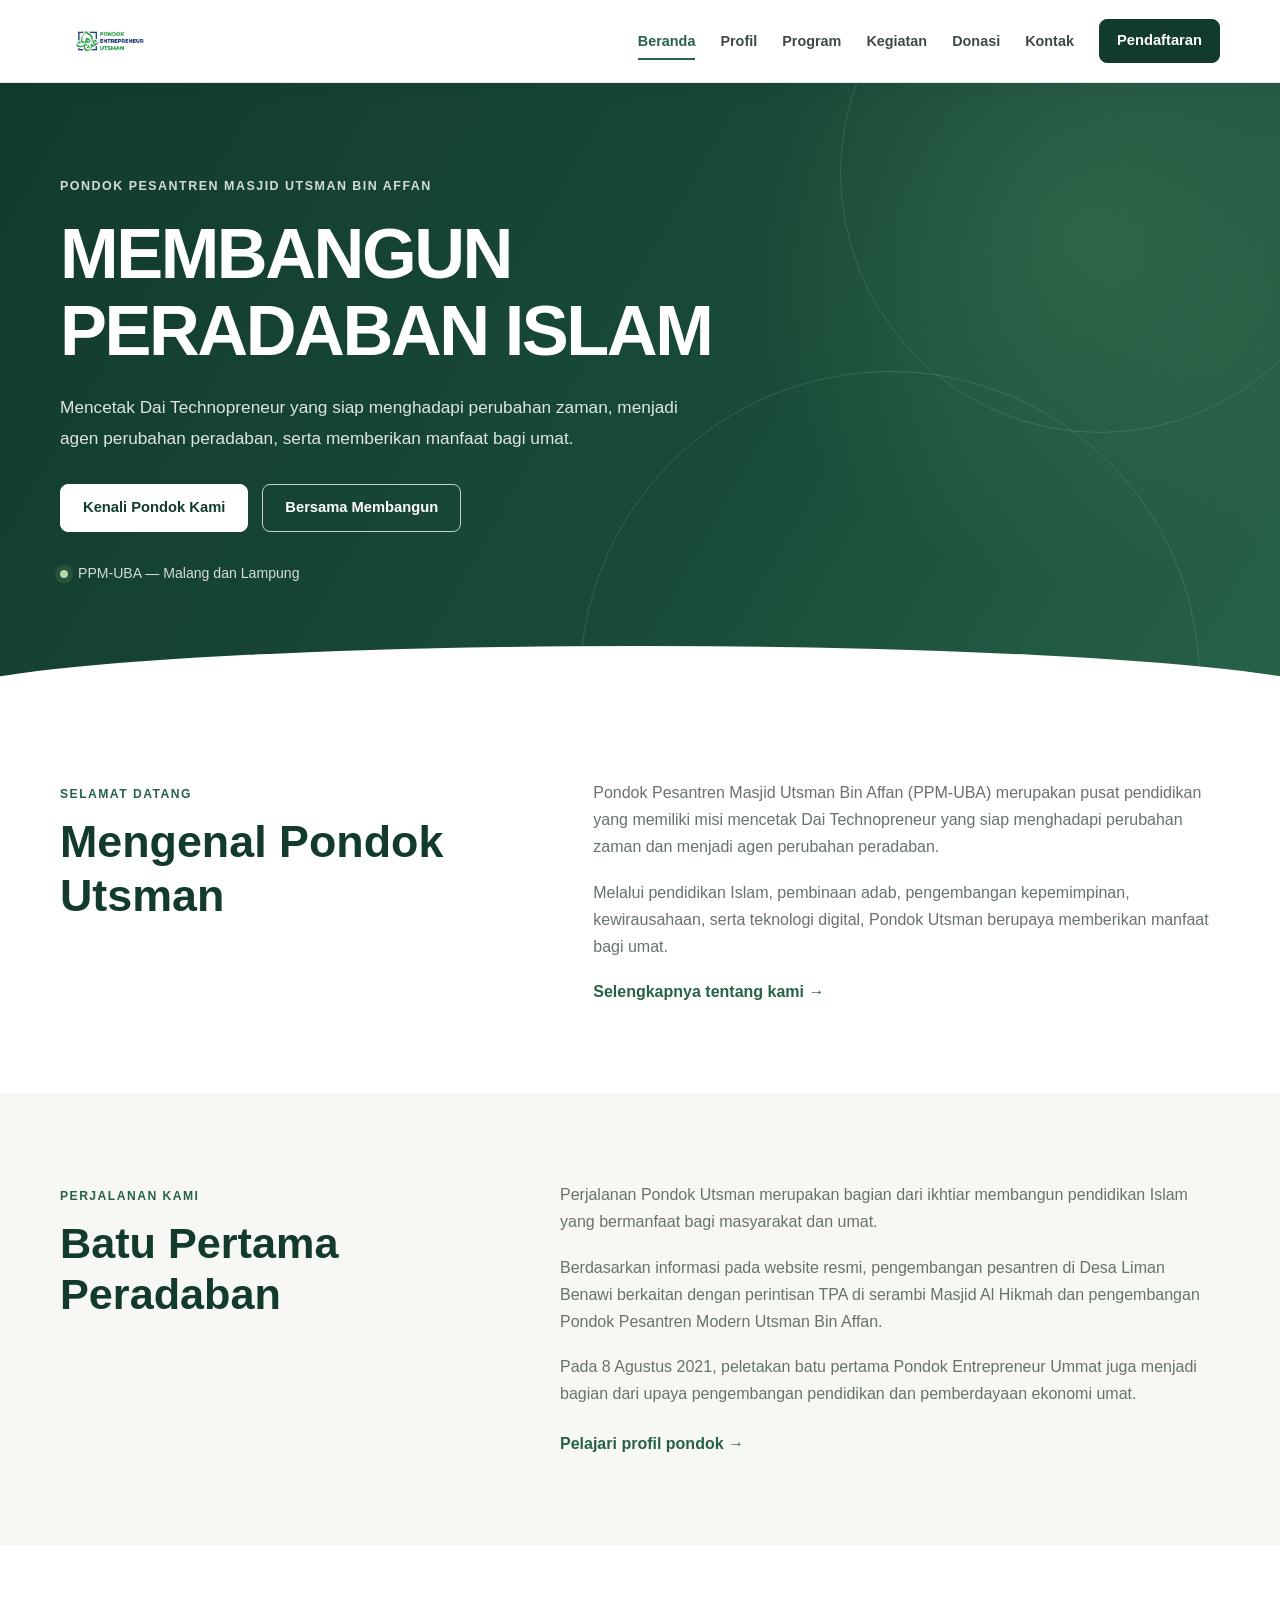
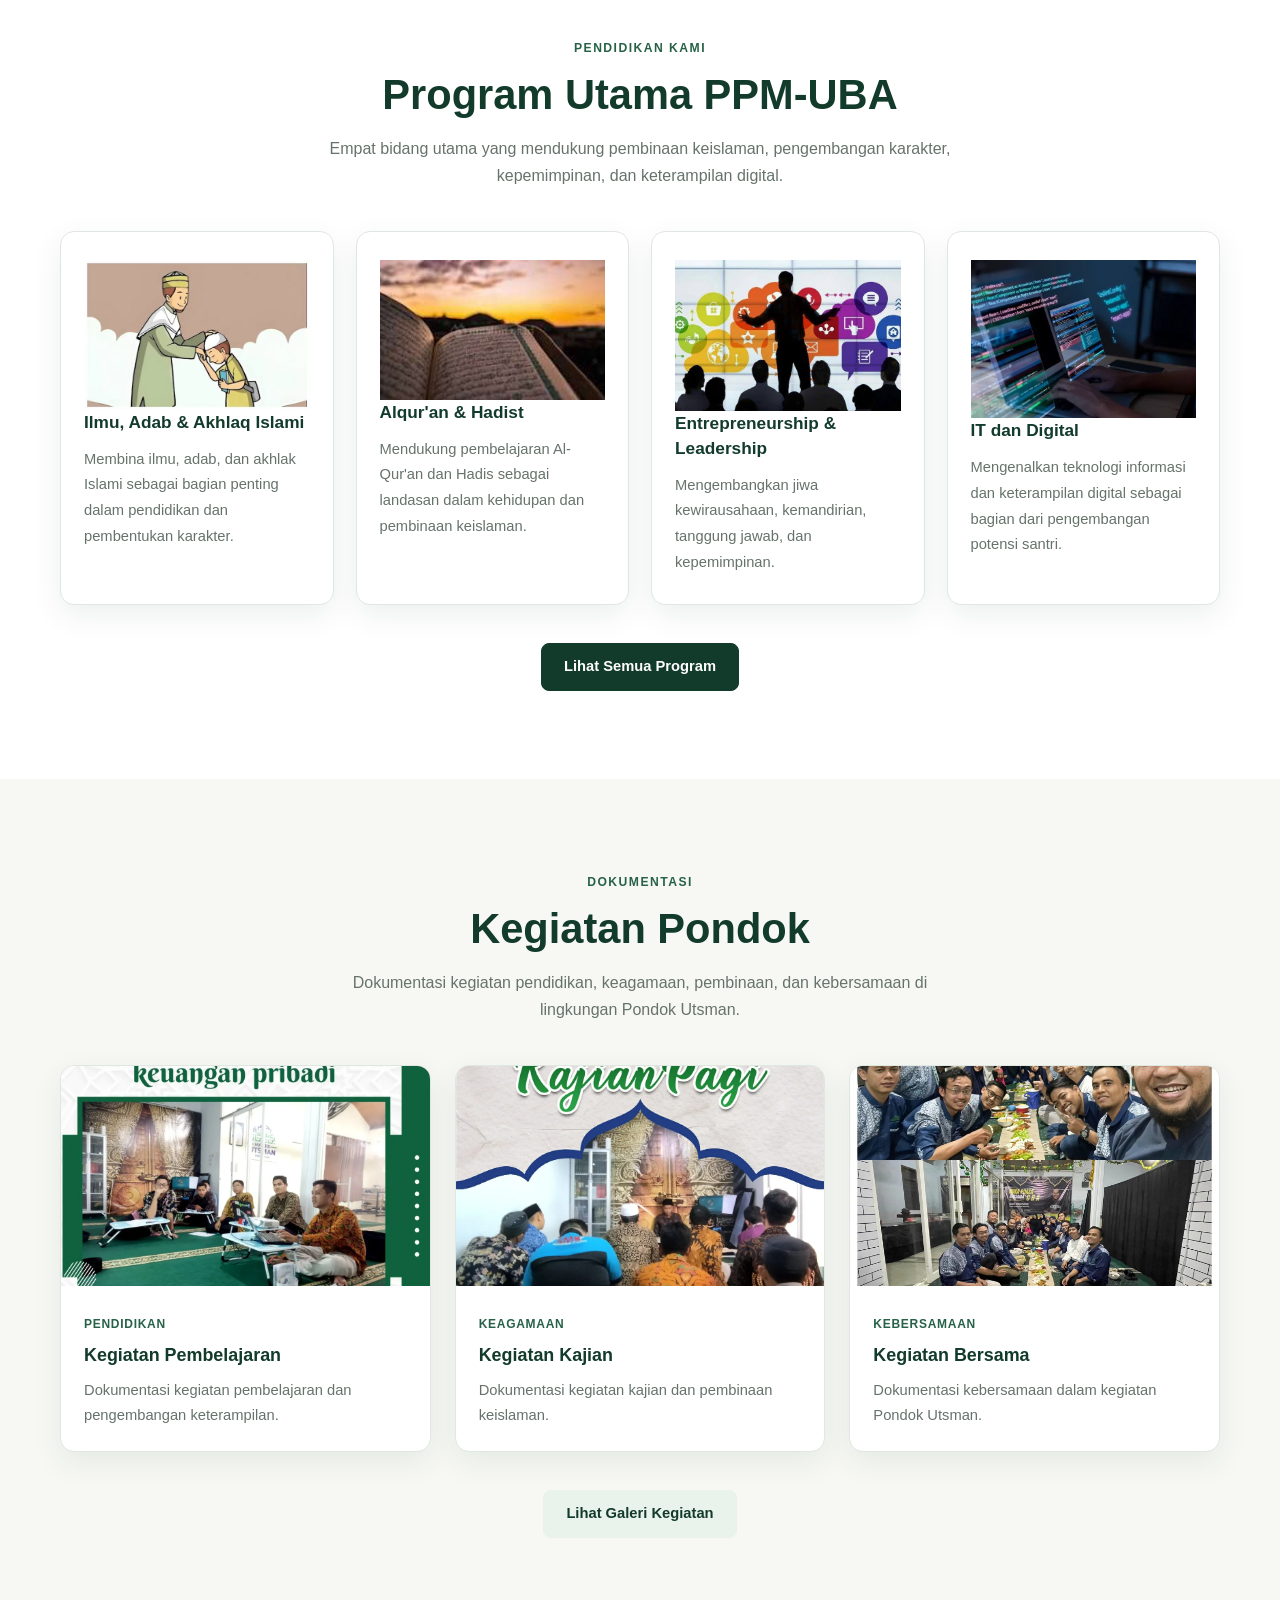
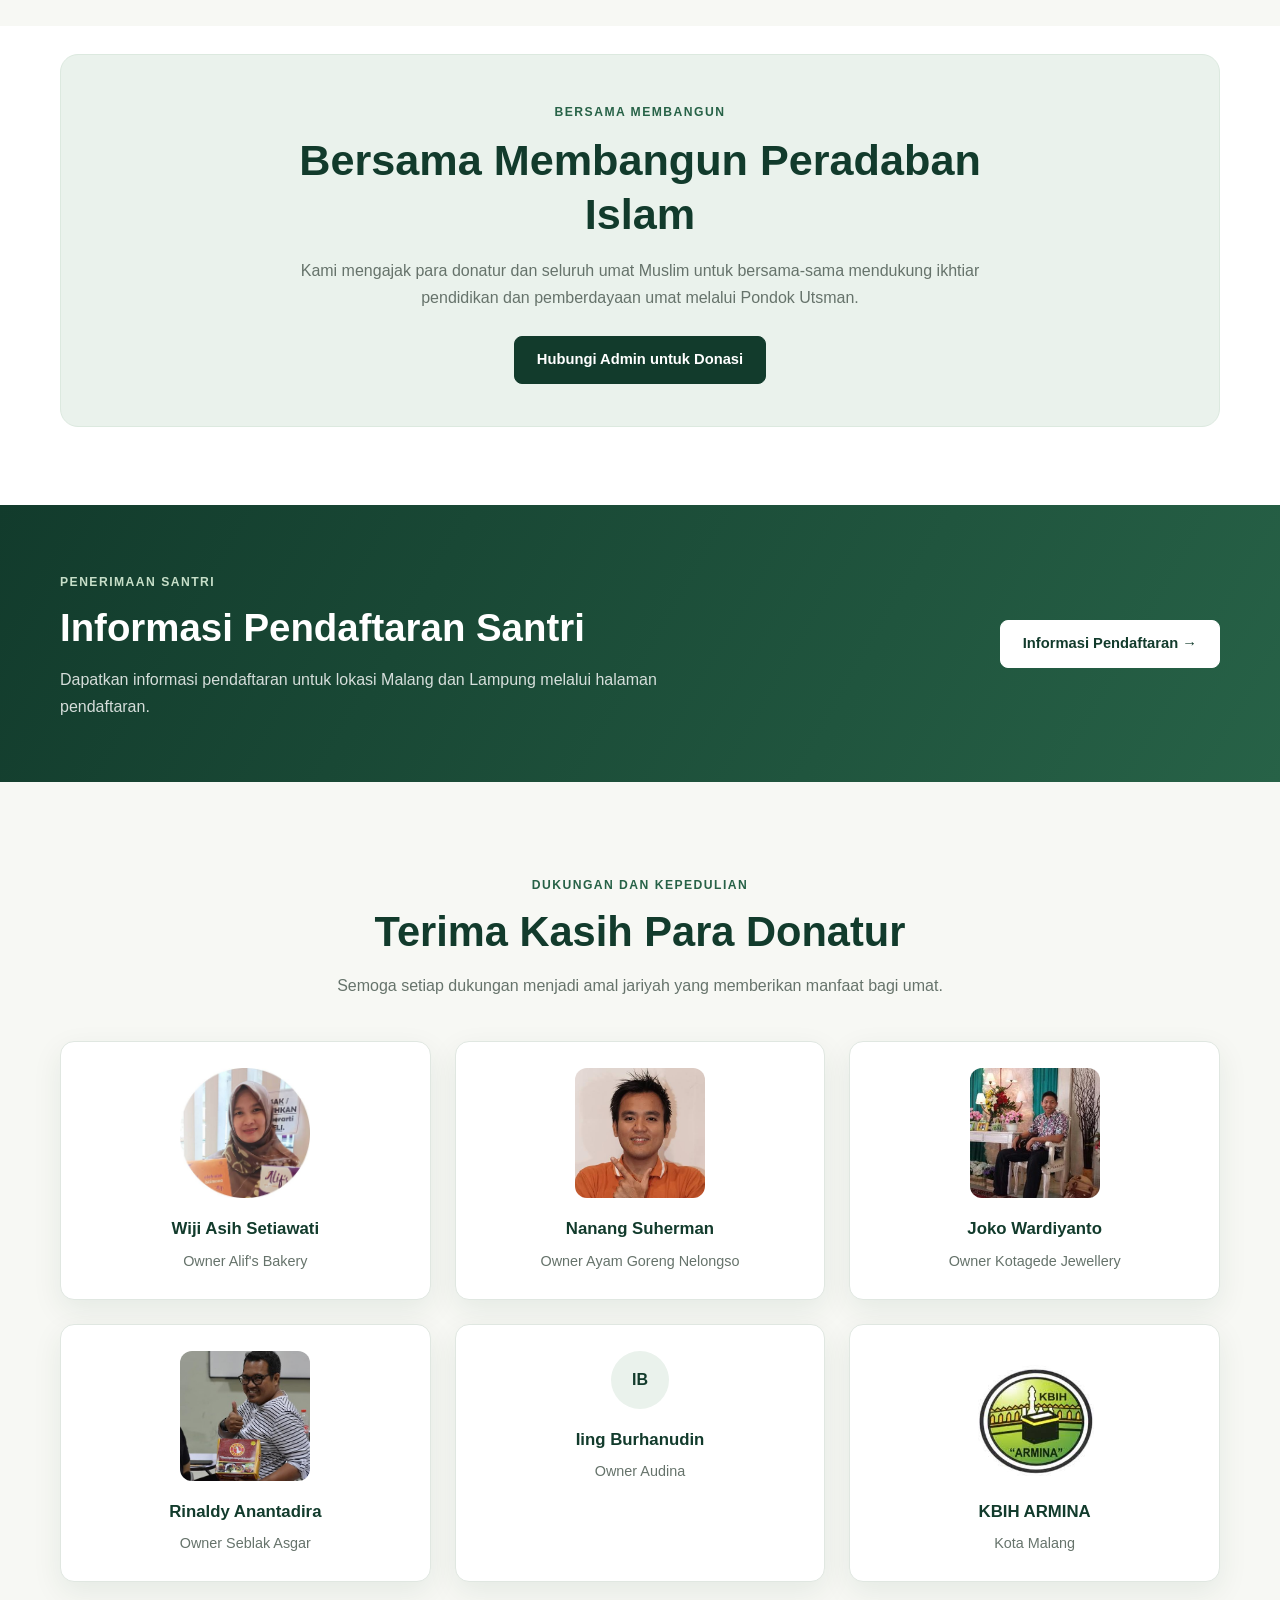
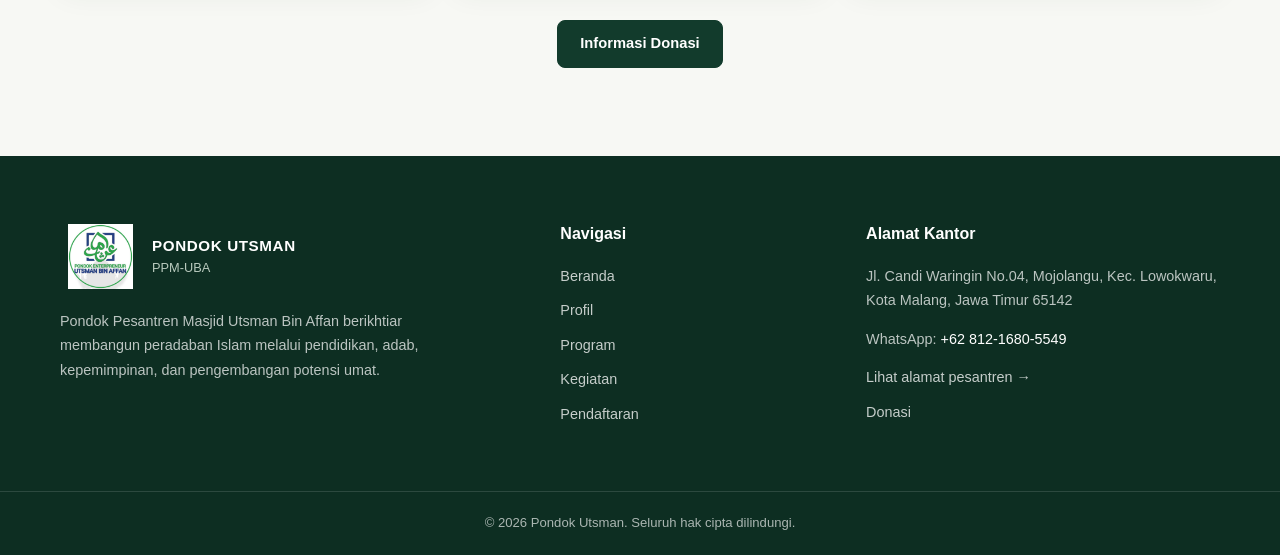
==== commit 5259a5ac: "update" ====
--- a/index.html
+++ b/index.html
@@ -234,7 +234,11 @@
 
                     <article class="program-card">
 
-                        <div class="program-icon">01</div>
+                        
+                        <img
+                            src="images/ilmu.jpg"
+                            alt="Ikon program Ilmu, Adab & Akhlaq Islami"
+                            class="program-icon-image">
 
                         <h3>Ilmu, Adab &amp; Akhlaq Islami</h3>
 
@@ -249,7 +253,11 @@
 
                     <article class="program-card">
 
-                        <div class="program-icon">02</div>
+                        
+                        <img
+                            src="images/alquran.jpg"
+                            alt="Ikon program Alqur'an dan Hadist"
+                            class="program-icon-image">
 
                         <h3>Alqur'an &amp; Hadist</h3>
 
@@ -264,7 +272,11 @@
 
                     <article class="program-card">
 
-                        <div class="program-icon">03</div>
+                        
+                        <img
+                            src="images/leadership.jpg"
+                            alt="Ikon program Entrepreneurship dan Leadership"
+                            class="program-icon-image">
 
                         <h3>Entrepreneurship &amp; Leadership</h3>
 
@@ -279,7 +291,11 @@
 
                     <article class="program-card">
 
-                        <div class="program-icon">04</div>
+                        
+                        <img
+                            src="images/itdandigital.jpg"
+                            alt="Ikon program IT dan Digital"
+                            class="program-icon-image">
 
                         <h3>IT dan Digital</h3>
 
